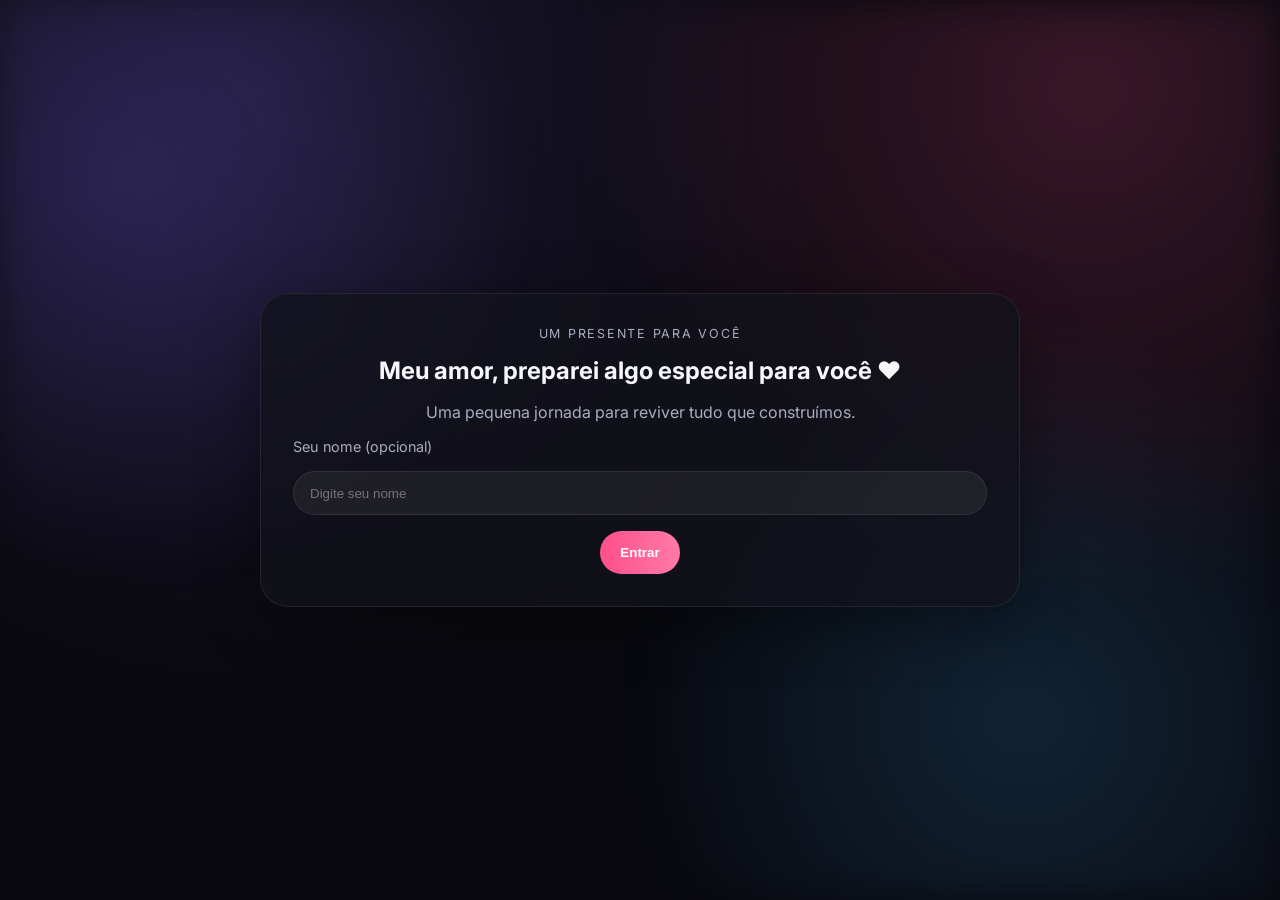
==== index.html @ 8adb83df "Cria experiência romântica interativa em múltiplos capítulos" ====
<!DOCTYPE html>
<html lang="pt-BR">
  <head>
    <meta charset="UTF-8" />
    <meta name="viewport" content="width=device-width, initial-scale=1.0" />
    <title>Nossa História ❤️</title>
    <link rel="preconnect" href="https://fonts.googleapis.com" />
    <link rel="preconnect" href="https://fonts.gstatic.com" crossorigin />
    <link
      href="https://fonts.googleapis.com/css2?family=Inter:wght@300;400;500;600;700&display=swap"
      rel="stylesheet"
    />
    <link rel="stylesheet" href="styles.css" />
  </head>
  <body>
    <div class="aurora"></div>
    <main class="app">
      <section class="screen active" data-screen="entrada">
        <div class="content card">
          <p class="eyebrow">Um presente para você</p>
          <h1 id="welcomeText">Amor, preparei algo especial para você ❤️</h1>
          <p class="subtitle">Uma pequena jornada para reviver tudo que construímos.</p>
          <label class="input-label" for="nameInput">Seu nome (opcional)</label>
          <input id="nameInput" type="text" placeholder="Digite seu nome" />
          <button class="btn" data-next>Entrar</button>
        </div>
      </section>

      <section class="screen" data-screen="musica">
        <div class="content card">
          <p class="eyebrow">Capítulo 1</p>
          <h2>Nossa música</h2>
          <article class="music-player">
            <img
              id="musicCover"
              src="https://images.unsplash.com/photo-1511671782779-c97d3d27a1d4?auto=format&fit=crop&w=700&q=80"
              alt="Capa da música"
            />
            <div class="music-info">
              <strong id="musicName">A nossa trilha do coração</strong>
              <span id="musicArtist">Nossa história em forma de melodia</span>
            </div>
            <button id="playButton" class="circle-btn" aria-label="Tocar música">▶</button>
          </article>
          <audio id="audioPlayer" preload="none">
            <source src="" type="audio/mpeg" />
          </audio>
          <p id="playerHint">Dica: adicione sua música no arquivo JS para tocar de verdade.</p>
          <button class="btn" data-next>Próximo</button>
        </div>
      </section>

      <section class="screen" data-screen="timeline">
        <div class="content card">
          <p class="eyebrow">Capítulo 2</p>
          <h2>Nossa Jornada</h2>
          <div id="timelineList" class="timeline"></div>
          <button class="btn" data-next>Próximo</button>
        </div>
      </section>

      <section class="screen" data-screen="mensagens">
        <div class="content card">
          <p class="eyebrow">Capítulo 3</p>
          <h2>Palavras que guardo para você</h2>
          <blockquote id="quoteText" class="quote"></blockquote>
          <div class="row">
            <button class="ghost-btn" id="prevQuote">Anterior</button>
            <button class="ghost-btn" id="nextQuote">Próxima frase</button>
          </div>
          <button class="btn" data-next>Próximo</button>
        </div>
      </section>

      <section class="screen" data-screen="galeria">
        <div class="content card">
          <p class="eyebrow">Capítulo 4</p>
          <h2>Memórias em fotos</h2>
          <div id="galleryGrid" class="gallery"></div>
          <button class="btn" data-next>Próximo</button>
        </div>
      </section>

      <section class="screen" data-screen="poetica">
        <div class="content card poetic">
          <p class="eyebrow">Capítulo 5</p>
          <h2 id="poeticText">O universo conspirou para nos unir ✨</h2>
          <p>E cada detalhe nos trouxe até este instante.</p>
          <button class="btn" data-next>Continuar</button>
        </div>
      </section>

      <section class="screen" data-screen="final">
        <div class="content card">
          <p class="eyebrow">Capítulo final</p>
          <h2 id="finalTitle">Obrigado por viver essa história comigo</h2>
          <p id="finalMessage"></p>
          <p class="days" id="daysTogether">Já estamos juntos há 0 dias ❤️</p>
          <button class="btn" id="restartButton">Reviver jornada</button>
        </div>
      </section>
    </main>

    <script src="script.js"></script>
  </body>
</html>
---- styles.css ----
:root {
  --bg: #09090f;
  --card: rgba(18, 18, 28, 0.78);
  --text: #f6f7fb;
  --muted: #a9adc0;
  --accent: #ff4f8b;
  --accent-soft: #7c7eff;
  --line: rgba(255, 255, 255, 0.08);
}

* {
  box-sizing: border-box;
}

body {
  margin: 0;
  min-height: 100vh;
  font-family: "Inter", -apple-system, BlinkMacSystemFont, "Segoe UI", sans-serif;
  color: var(--text);
  background: radial-gradient(circle at 20% 10%, #1d1831 0%, var(--bg) 45%) no-repeat fixed;
  overflow: hidden;
}

.aurora {
  position: fixed;
  inset: 0;
  background: radial-gradient(circle at 10% 20%, rgba(123, 99, 255, 0.2), transparent 30%),
    radial-gradient(circle at 85% 10%, rgba(255, 79, 139, 0.2), transparent 38%),
    radial-gradient(circle at 80% 80%, rgba(59, 178, 255, 0.16), transparent 32%);
  filter: blur(20px);
  animation: breathe 8s ease-in-out infinite alternate;
}

@keyframes breathe {
  from {
    transform: scale(1);
    opacity: 0.7;
  }
  to {
    transform: scale(1.08);
    opacity: 1;
  }
}

.app {
  position: relative;
  min-height: 100vh;
  display: grid;
  place-items: center;
  padding: 1.2rem;
}

.screen {
  position: absolute;
  width: min(760px, 95vw);
  opacity: 0;
  pointer-events: none;
  transform: translateY(22px) scale(0.98);
  transition: opacity 0.65s ease, transform 0.65s ease;
}

.screen.active {
  opacity: 1;
  pointer-events: auto;
  transform: translateY(0) scale(1);
}

.card {
  border: 1px solid var(--line);
  border-radius: 28px;
  background: var(--card);
  backdrop-filter: blur(14px);
  box-shadow: 0 16px 60px rgba(0, 0, 0, 0.38);
  padding: clamp(1.2rem, 4vw, 2rem);
  display: flex;
  flex-direction: column;
  align-items: center;
  gap: 1rem;
  text-align: center;
}

.eyebrow {
  margin: 0;
  font-size: 0.78rem;
  letter-spacing: 0.14em;
  text-transform: uppercase;
  color: var(--muted);
}

h1,
h2 {
  margin: 0;
  line-height: 1.2;
}

.subtitle,
#playerHint {
  margin: 0;
  color: var(--muted);
}

.input-label {
  width: 100%;
  text-align: left;
  color: var(--muted);
  font-size: 0.9rem;
}

input {
  width: 100%;
  border: 1px solid var(--line);
  border-radius: 999px;
  padding: 0.85rem 1rem;
  background: rgba(255, 255, 255, 0.06);
  color: var(--text);
  outline: none;
}

.btn,
.ghost-btn,
.circle-btn {
  border: 0;
  border-radius: 999px;
  cursor: pointer;
  transition: transform 0.2s ease, filter 0.2s ease;
}

.btn:active,
.ghost-btn:active,
.circle-btn:active {
  transform: scale(0.96);
}

.btn {
  padding: 0.85rem 1.3rem;
  color: #fff;
  background: linear-gradient(90deg, var(--accent), #ff7aa8);
  font-weight: 600;
}

.ghost-btn {
  padding: 0.7rem 1rem;
  background: rgba(255, 255, 255, 0.08);
  color: var(--text);
}

.music-player {
  width: 100%;
  display: grid;
  grid-template-columns: 92px 1fr auto;
  align-items: center;
  gap: 0.8rem;
  padding: 0.8rem;
  border-radius: 18px;
  border: 1px solid var(--line);
  background: rgba(8, 8, 14, 0.5);
}

.music-player img {
  width: 92px;
  height: 92px;
  border-radius: 12px;
  object-fit: cover;
}

.music-info {
  display: flex;
  flex-direction: column;
  align-items: flex-start;
  text-align: left;
  gap: 0.2rem;
}

.music-info span {
  color: var(--muted);
  font-size: 0.9rem;
}

.circle-btn {
  width: 52px;
  height: 52px;
  font-size: 1.1rem;
  color: #fff;
  background: linear-gradient(125deg, var(--accent-soft), var(--accent));
}

.timeline {
  width: 100%;
  display: flex;
  flex-direction: column;
  gap: 0.8rem;
}

.timeline-item {
  border: 1px solid var(--line);
  border-radius: 16px;
  padding: 0.9rem;
  text-align: left;
  background: rgba(255, 255, 255, 0.04);
  display: grid;
  grid-template-columns: 1fr auto;
  gap: 0.6rem;
}

.timeline-item small {
  color: var(--accent);
}

.timeline-item img {
  width: 72px;
  height: 72px;
  border-radius: 10px;
  object-fit: cover;
}

.quote {
  min-height: 76px;
  margin: 0;
  font-size: 1.15rem;
  font-weight: 500;
  line-height: 1.45;
  transition: opacity 0.4s ease;
}

.row {
  display: flex;
  gap: 0.6rem;
  flex-wrap: wrap;
  justify-content: center;
}

.gallery {
  width: 100%;
  display: grid;
  grid-template-columns: repeat(auto-fit, minmax(150px, 1fr));
  gap: 0.8rem;
}

.photo-card {
  border-radius: 14px;
  overflow: hidden;
  border: 1px solid var(--line);
  background: rgba(255, 255, 255, 0.05);
  transform: rotate(var(--tilt));
  transition: transform 0.35s ease;
}

.photo-card:hover {
  transform: rotate(0deg) translateY(-4px) scale(1.02);
}

.photo-card img {
  width: 100%;
  height: 160px;
  object-fit: cover;
  display: block;
}

.photo-card p {
  margin: 0;
  padding: 0.5rem;
  font-size: 0.85rem;
}

.poetic {
  background: linear-gradient(145deg, rgba(18, 18, 29, 0.86), rgba(24, 18, 40, 0.9));
}

.days {
  font-size: 1.15rem;
  font-weight: 600;
}

@media (max-width: 640px) {
  body {
    overflow: auto;
  }

  .screen {
    position: relative;
    display: none;
    width: 100%;
  }

  .screen.active {
    display: block;
  }

  .music-player {
    grid-template-columns: 1fr;
    text-align: center;
  }

  .music-info {
    align-items: center;
  }
}
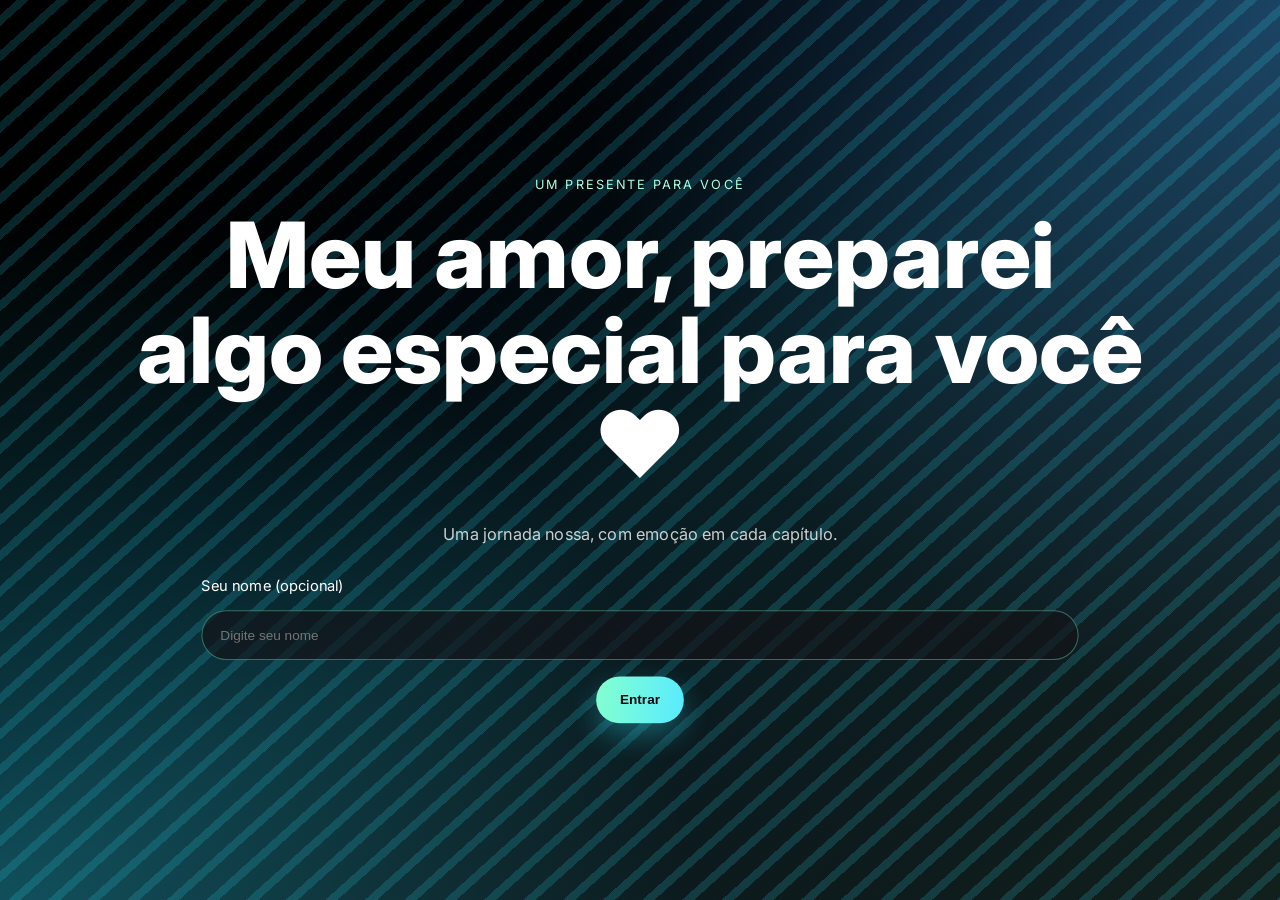
==== commit 332d3a9c: "Adiciona transições 3D de página e temas aleatórios em tela cheia" ====
--- a/index.html
+++ b/index.html
@@ -7,8 +7,12 @@
     <link rel="preconnect" href="https://fonts.googleapis.com" />
     <link rel="preconnect" href="https://fonts.gstatic.com" crossorigin />
     <link
-      href="https://fonts.googleapis.com/css2?family=Inter:wght@300;400;500;600;700&display=swap"
+      href="https://fonts.googleapis.com/css2?family=Inter:wght@300;400;500;600;700;800&display=swap"
       rel="stylesheet"
+    />
+    <link
+      rel="stylesheet"
+      href="https://cdnjs.cloudflare.com/ajax/libs/animate.css/4.1.1/animate.min.css"
     />
     <link rel="stylesheet" href="styles.css" />
   </head>
@@ -19,7 +23,7 @@
         <div class="content card">
           <p class="eyebrow">Um presente para você</p>
           <h1 id="welcomeText">Amor, preparei algo especial para você ❤️</h1>
-          <p class="subtitle">Uma pequena jornada para reviver tudo que construímos.</p>
+          <p class="subtitle">Uma jornada nossa, com emoção em cada capítulo.</p>
           <label class="input-label" for="nameInput">Seu nome (opcional)</label>
           <input id="nameInput" type="text" placeholder="Digite seu nome" />
           <button class="btn" data-next>Entrar</button>
@@ -31,11 +35,7 @@
           <p class="eyebrow">Capítulo 1</p>
           <h2>Nossa música</h2>
           <article class="music-player">
-            <img
-              id="musicCover"
-              src="https://images.unsplash.com/photo-1511671782779-c97d3d27a1d4?auto=format&fit=crop&w=700&q=80"
-              alt="Capa da música"
-            />
+            <img id="musicCover" src="capa-musica.jpeg" alt="Capa da música" />
             <div class="music-info">
               <strong id="musicName">A nossa trilha do coração</strong>
               <span id="musicArtist">Nossa história em forma de melodia</span>
--- a/styles.css
+++ b/styles.css
@@ -1,119 +1,222 @@
 :root {
-  --bg: #09090f;
-  --card: rgba(18, 18, 28, 0.78);
-  --text: #f6f7fb;
-  --muted: #a9adc0;
-  --accent: #ff4f8b;
-  --accent-soft: #7c7eff;
-  --line: rgba(255, 255, 255, 0.08);
+  --bg-1: #0c0317;
+  --bg-2: #14072a;
+  --bg-3: #1f0d3d;
+  --accent-1: #ff4fa8;
+  --accent-2: #7e5bff;
+  --accent-3: #35f2d0;
+  --text: #ffffff;
+  --muted: rgba(255, 255, 255, 0.78);
+  --panel: rgba(4, 4, 8, 0.64);
 }
 
 * {
   box-sizing: border-box;
 }
 
+html,
 body {
   margin: 0;
-  min-height: 100vh;
+  width: 100%;
+  height: 100%;
+  overflow: hidden;
+}
+
+body {
+  color: var(--text);
   font-family: "Inter", -apple-system, BlinkMacSystemFont, "Segoe UI", sans-serif;
-  color: var(--text);
-  background: radial-gradient(circle at 20% 10%, #1d1831 0%, var(--bg) 45%) no-repeat fixed;
-  overflow: hidden;
+  background:
+    radial-gradient(circle at 20% 10%, var(--bg-3), transparent 40%),
+    radial-gradient(circle at 80% 85%, color-mix(in srgb, var(--accent-2), #000 70%), transparent 42%),
+    linear-gradient(135deg, var(--bg-1), var(--bg-2) 48%, #050509 100%);
 }
 
 .aurora {
   position: fixed;
-  inset: 0;
-  background: radial-gradient(circle at 10% 20%, rgba(123, 99, 255, 0.2), transparent 30%),
-    radial-gradient(circle at 85% 10%, rgba(255, 79, 139, 0.2), transparent 38%),
-    radial-gradient(circle at 80% 80%, rgba(59, 178, 255, 0.16), transparent 32%);
-  filter: blur(20px);
-  animation: breathe 8s ease-in-out infinite alternate;
-}
-
-@keyframes breathe {
+  inset: -20%;
+  pointer-events: none;
+  background:
+    radial-gradient(circle at 20% 35%, color-mix(in srgb, var(--accent-1), transparent 65%), transparent 36%),
+    radial-gradient(circle at 78% 22%, color-mix(in srgb, var(--accent-2), transparent 66%), transparent 37%),
+    radial-gradient(circle at 50% 82%, color-mix(in srgb, var(--accent-3), transparent 73%), transparent 42%);
+  filter: blur(30px) saturate(1.15);
+  animation: auroraMove 14s ease-in-out infinite alternate;
+}
+
+@keyframes auroraMove {
   from {
-    transform: scale(1);
-    opacity: 0.7;
+    transform: translate(-1%, -1%) scale(1);
   }
   to {
-    transform: scale(1.08);
-    opacity: 1;
+    transform: translate(1.5%, 1.2%) scale(1.05);
   }
 }
 
 .app {
   position: relative;
-  min-height: 100vh;
-  display: grid;
-  place-items: center;
-  padding: 1.2rem;
+  width: 100vw;
+  height: 100vh;
+  overflow: hidden;
+  perspective: 1500px;
 }
 
 .screen {
   position: absolute;
-  width: min(760px, 95vw);
+  inset: 0;
   opacity: 0;
   pointer-events: none;
-  transform: translateY(22px) scale(0.98);
-  transition: opacity 0.65s ease, transform 0.65s ease;
+  transform: scale(1.02);
+  transition: opacity 0.45s ease;
 }
 
 .screen.active {
   opacity: 1;
   pointer-events: auto;
-  transform: translateY(0) scale(1);
+}
+
+.screen.turn-out {
+  animation: pageTurnOut 780ms cubic-bezier(0.2, 0.8, 0.2, 1) forwards;
+  transform-origin: left center;
+}
+
+.screen.turn-in {
+  animation: pageTurnIn 780ms cubic-bezier(0.2, 0.8, 0.2, 1) forwards;
+  transform-origin: right center;
+}
+
+@keyframes pageTurnOut {
+  0% {
+    opacity: 1;
+    transform: translateX(0) rotateY(0deg) scale(1);
+    filter: brightness(1);
+  }
+  60% {
+    opacity: 0.8;
+    filter: brightness(1.14);
+  }
+  100% {
+    opacity: 0;
+    transform: translateX(-14%) rotateY(68deg) scale(0.94);
+    filter: brightness(0.9);
+  }
+}
+
+@keyframes pageTurnIn {
+  0% {
+    opacity: 0;
+    transform: translateX(16%) rotateY(-66deg) scale(0.95);
+    filter: brightness(0.8);
+  }
+  60% {
+    opacity: 0.9;
+    filter: brightness(1.2);
+  }
+  100% {
+    opacity: 1;
+    transform: translateX(0) rotateY(0deg) scale(1);
+    filter: brightness(1);
+  }
 }
 
 .card {
-  border: 1px solid var(--line);
-  border-radius: 28px;
-  background: var(--card);
-  backdrop-filter: blur(14px);
-  box-shadow: 0 16px 60px rgba(0, 0, 0, 0.38);
-  padding: clamp(1.2rem, 4vw, 2rem);
-  display: flex;
-  flex-direction: column;
-  align-items: center;
+  position: absolute;
+  inset: 0;
+  overflow: hidden;
+  display: grid;
+  place-content: center;
   gap: 1rem;
   text-align: center;
+  padding: clamp(1rem, 2.4vw, 2rem);
+  background:
+    repeating-linear-gradient(
+      138deg,
+      color-mix(in srgb, var(--accent-1), transparent 84%) 0 8px,
+      transparent 8px 26px
+    ),
+    radial-gradient(circle at 100% 0%, color-mix(in srgb, var(--accent-2), transparent 70%), transparent 45%),
+    radial-gradient(circle at 0% 100%, color-mix(in srgb, var(--accent-1), transparent 72%), transparent 44%),
+    linear-gradient(145deg, #000, color-mix(in srgb, var(--bg-2), #000 45%) 52%, #020205 100%);
+}
+
+.card::after {
+  content: "";
+  position: absolute;
+  inset: 0;
+  background: linear-gradient(135deg, transparent 35%, color-mix(in srgb, var(--accent-3), transparent 88%) 100%);
+  pointer-events: none;
+}
+
+.content > * {
+  position: relative;
+  z-index: 1;
+  max-width: min(1000px, 96vw);
+  margin-inline: auto;
 }
 
 .eyebrow {
   margin: 0;
+  text-transform: uppercase;
+  letter-spacing: 0.15em;
   font-size: 0.78rem;
-  letter-spacing: 0.14em;
-  text-transform: uppercase;
-  color: var(--muted);
+  color: color-mix(in srgb, var(--accent-3), white 35%);
+  animation: glow 2.8s ease-in-out infinite;
+}
+
+@keyframes glow {
+  50% {
+    text-shadow: 0 0 14px color-mix(in srgb, var(--accent-1), transparent 40%);
+  }
 }
 
 h1,
 h2 {
   margin: 0;
-  line-height: 1.2;
+  line-height: 1.03;
+  font-size: clamp(2.2rem, 7vw, 5.6rem);
+  font-weight: 800;
+  animation: textPop 560ms ease both;
+}
+
+@keyframes textPop {
+  from {
+    opacity: 0;
+    transform: translateY(12px) scale(0.98);
+  }
+  to {
+    opacity: 1;
+    transform: translateY(0) scale(1);
+  }
 }
 
 .subtitle,
-#playerHint {
-  margin: 0;
+#playerHint,
+#finalMessage,
+.timeline-item p,
+.timeline-item small,
+.photo-card p {
   color: var(--muted);
 }
 
 .input-label {
-  width: 100%;
+  width: min(860px, 94%);
   text-align: left;
-  color: var(--muted);
   font-size: 0.9rem;
 }
 
 input {
-  width: 100%;
-  border: 1px solid var(--line);
+  width: min(860px, 94%);
+  border: 1px solid color-mix(in srgb, var(--accent-3), transparent 64%);
   border-radius: 999px;
-  padding: 0.85rem 1rem;
-  background: rgba(255, 255, 255, 0.06);
-  color: var(--text);
+  padding: 1rem 1.1rem;
+  background: color-mix(in srgb, var(--panel), white 4%);
+  color: #fff;
   outline: none;
+  transition: transform 0.2s ease, box-shadow 0.2s ease;
+}
+
+input:focus {
+  transform: scale(1.01);
+  box-shadow: 0 0 0 3px color-mix(in srgb, var(--accent-2), transparent 72%);
 }
 
 .btn,
@@ -122,43 +225,58 @@
   border: 0;
   border-radius: 999px;
   cursor: pointer;
-  transition: transform 0.2s ease, filter 0.2s ease;
+  transition: transform 0.2s ease, filter 0.2s ease, box-shadow 0.25s ease;
+}
+
+.btn:hover,
+.ghost-btn:hover,
+.circle-btn:hover {
+  transform: translateY(-2px) scale(1.03);
+  filter: brightness(1.08);
 }
 
 .btn:active,
 .ghost-btn:active,
 .circle-btn:active {
-  transform: scale(0.96);
+  transform: scale(0.95);
 }
 
 .btn {
-  padding: 0.85rem 1.3rem;
+  padding: 0.96rem 1.45rem;
+  color: #050509;
+  font-weight: 800;
+  background: linear-gradient(96deg, var(--accent-3), color-mix(in srgb, var(--accent-1), white 20%));
+  box-shadow: 0 12px 28px color-mix(in srgb, var(--accent-1), transparent 68%);
+  animation: pulseButton 2.6s ease-in-out infinite;
+}
+
+@keyframes pulseButton {
+  50% {
+    box-shadow: 0 12px 40px color-mix(in srgb, var(--accent-3), transparent 60%);
+  }
+}
+
+.ghost-btn {
+  padding: 0.72rem 1rem;
   color: #fff;
-  background: linear-gradient(90deg, var(--accent), #ff7aa8);
-  font-weight: 600;
-}
-
-.ghost-btn {
-  padding: 0.7rem 1rem;
-  background: rgba(255, 255, 255, 0.08);
-  color: var(--text);
+  background: rgba(255, 255, 255, 0.1);
 }
 
 .music-player {
-  width: 100%;
+  width: min(1050px, 95%);
   display: grid;
-  grid-template-columns: 92px 1fr auto;
+  grid-template-columns: 130px 1fr auto;
+  gap: 0.9rem;
   align-items: center;
-  gap: 0.8rem;
-  padding: 0.8rem;
-  border-radius: 18px;
-  border: 1px solid var(--line);
-  background: rgba(8, 8, 14, 0.5);
+  padding: 0.9rem;
+  border: 1px solid color-mix(in srgb, var(--accent-2), transparent 65%);
+  border-radius: 16px;
+  background: color-mix(in srgb, var(--panel), white 2%);
 }
 
 .music-player img {
-  width: 92px;
-  height: 92px;
+  width: 130px;
+  height: 130px;
   border-radius: 12px;
   object-fit: cover;
 }
@@ -171,87 +289,82 @@
   gap: 0.2rem;
 }
 
-.music-info span {
-  color: var(--muted);
-  font-size: 0.9rem;
-}
-
 .circle-btn {
-  width: 52px;
-  height: 52px;
+  width: 62px;
+  height: 62px;
   font-size: 1.1rem;
-  color: #fff;
-  background: linear-gradient(125deg, var(--accent-soft), var(--accent));
+  font-weight: 800;
+  color: #050509;
+  background: linear-gradient(130deg, var(--accent-3), var(--accent-2));
 }
 
 .timeline {
-  width: 100%;
-  display: flex;
-  flex-direction: column;
+  width: min(1100px, 95%);
+  display: grid;
   gap: 0.8rem;
 }
 
 .timeline-item {
-  border: 1px solid var(--line);
-  border-radius: 16px;
-  padding: 0.9rem;
+  border-radius: 14px;
+  border: 1px solid color-mix(in srgb, var(--accent-1), transparent 75%);
+  background: color-mix(in srgb, var(--panel), white 4%);
+  padding: 0.86rem;
   text-align: left;
-  background: rgba(255, 255, 255, 0.04);
   display: grid;
   grid-template-columns: 1fr auto;
-  gap: 0.6rem;
-}
-
-.timeline-item small {
-  color: var(--accent);
+  gap: 0.7rem;
+  transition: transform 0.2s ease;
+}
+
+.timeline-item:hover {
+  transform: translateX(8px);
 }
 
 .timeline-item img {
-  width: 72px;
-  height: 72px;
+  width: 84px;
+  height: 84px;
   border-radius: 10px;
   object-fit: cover;
 }
 
 .quote {
-  min-height: 76px;
-  margin: 0;
-  font-size: 1.15rem;
-  font-weight: 500;
-  line-height: 1.45;
-  transition: opacity 0.4s ease;
+  margin: 0;
+  font-size: clamp(1.3rem, 4.2vw, 2.4rem);
+  font-weight: 700;
+  min-height: 110px;
 }
 
 .row {
   display: flex;
-  gap: 0.6rem;
+  gap: 0.62rem;
   flex-wrap: wrap;
   justify-content: center;
 }
 
 .gallery {
-  width: 100%;
+  width: min(1120px, 95%);
   display: grid;
-  grid-template-columns: repeat(auto-fit, minmax(150px, 1fr));
+  grid-template-columns: repeat(3, minmax(0, 1fr));
   gap: 0.8rem;
 }
 
 .photo-card {
-  border-radius: 14px;
+  border-radius: 12px;
   overflow: hidden;
-  border: 1px solid var(--line);
-  background: rgba(255, 255, 255, 0.05);
+  border: 1px solid color-mix(in srgb, var(--accent-2), transparent 72%);
+  background: color-mix(in srgb, var(--panel), white 3%);
   transform: rotate(var(--tilt));
-  transition: transform 0.35s ease;
+  transition: transform 0.3s ease, box-shadow 0.3s ease;
 }
 
 .photo-card:hover {
-  transform: rotate(0deg) translateY(-4px) scale(1.02);
+  transform: rotate(0deg) translateY(-5px) scale(1.03);
+  box-shadow: 0 14px 36px color-mix(in srgb, var(--accent-1), transparent 75%);
 }
 
 .photo-card img {
   width: 100%;
-  height: 160px;
+  height: 220px;
   object-fit: cover;
   display: block;
 }
@@ -259,31 +372,58 @@
 .photo-card p {
   margin: 0;
   padding: 0.5rem;
-  font-size: 0.85rem;
-}
-
-.poetic {
-  background: linear-gradient(145deg, rgba(18, 18, 29, 0.86), rgba(24, 18, 40, 0.9));
+  font-size: 0.8rem;
 }
 
 .days {
-  font-size: 1.15rem;
-  font-weight: 600;
-}
-
-@media (max-width: 640px) {
+  margin: 0;
+  font-size: 1.34rem;
+  font-weight: 700;
+}
+
+.click-burst {
+  position: fixed;
+  width: 14px;
+  height: 14px;
+  border-radius: 50%;
+  pointer-events: none;
+  background: radial-gradient(circle, var(--accent-3), var(--accent-1), transparent 75%);
+  transform: translate(-50%, -50%) scale(0.5);
+  animation: burst 560ms ease-out forwards;
+  z-index: 9999;
+}
+
+@keyframes burst {
+  to {
+    opacity: 0;
+    transform: translate(-50%, -50%) scale(6.6);
+  }
+}
+
+@media (max-width: 920px) {
+  html,
   body {
     overflow: auto;
+  }
+
+  .app {
+    min-height: 100dvh;
+    height: auto;
   }
 
   .screen {
     position: relative;
     display: none;
-    width: 100%;
+    min-height: 100dvh;
   }
 
   .screen.active {
     display: block;
+  }
+
+  h1,
+  h2 {
+    font-size: clamp(2rem, 10vw, 3.4rem);
   }
 
   .music-player {
@@ -294,4 +434,22 @@
   .music-info {
     align-items: center;
   }
-}
+
+  .gallery {
+    grid-template-columns: repeat(2, minmax(0, 1fr));
+  }
+
+  .photo-card img {
+    height: 170px;
+  }
+}
+
+@media (max-width: 560px) {
+  .gallery {
+    grid-template-columns: 1fr;
+  }
+
+  .timeline-item {
+    grid-template-columns: 1fr;
+  }
+}
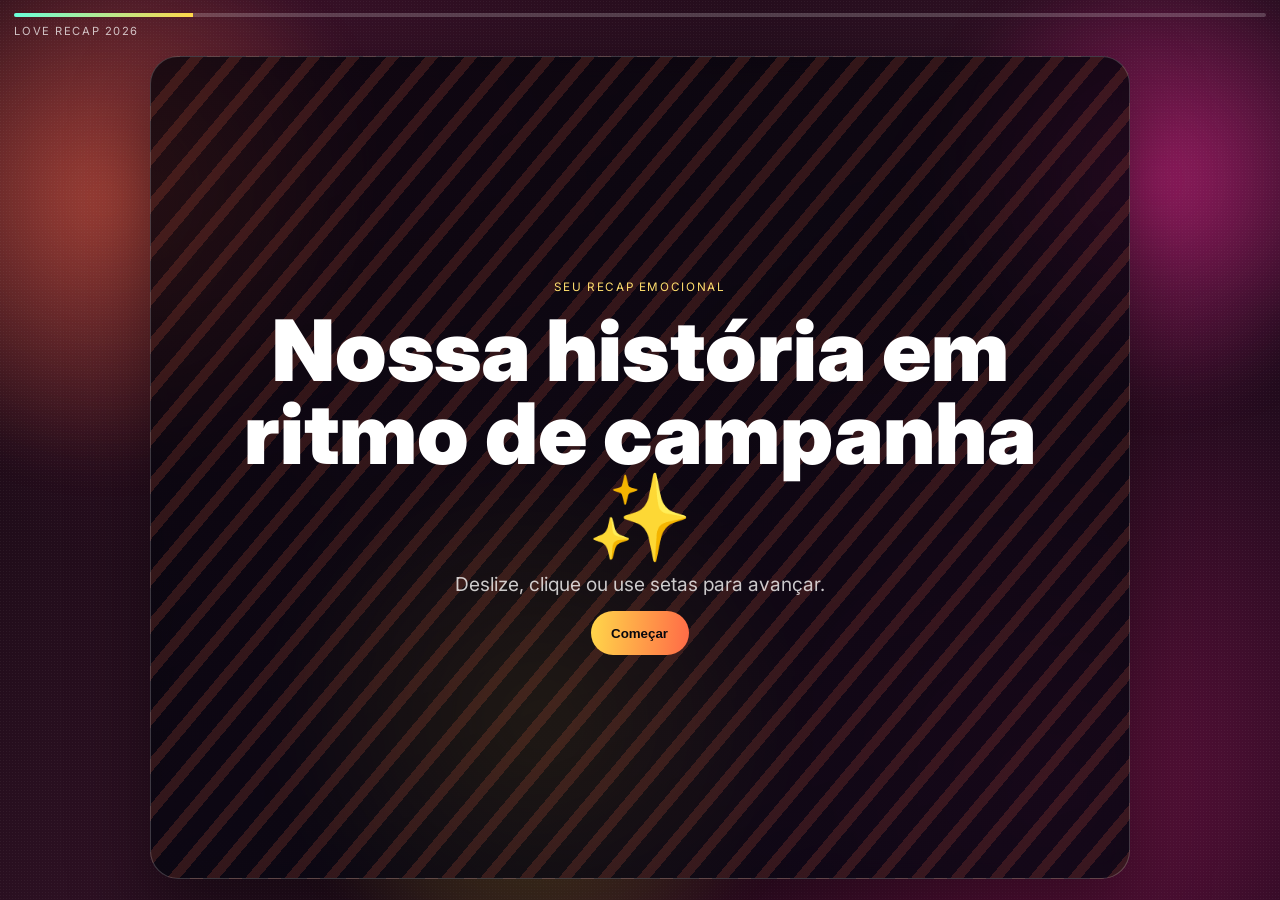
==== commit 4f810a2b: "Refaz experiência em stories fullscreen com GSAP e data storytelling" ====
--- a/index.html
+++ b/index.html
@@ -3,104 +3,105 @@
   <head>
     <meta charset="UTF-8" />
     <meta name="viewport" content="width=device-width, initial-scale=1.0" />
-    <title>Nossa História ❤️</title>
+    <title>Love Recap — Story Experience</title>
     <link rel="preconnect" href="https://fonts.googleapis.com" />
     <link rel="preconnect" href="https://fonts.gstatic.com" crossorigin />
     <link
-      href="https://fonts.googleapis.com/css2?family=Inter:wght@300;400;500;600;700;800&display=swap"
+      href="https://fonts.googleapis.com/css2?family=Inter:wght@400;600;700;800;900&display=swap"
       rel="stylesheet"
-    />
-    <link
-      rel="stylesheet"
-      href="https://cdnjs.cloudflare.com/ajax/libs/animate.css/4.1.1/animate.min.css"
     />
     <link rel="stylesheet" href="styles.css" />
   </head>
   <body>
-    <div class="aurora"></div>
-    <main class="app">
-      <section class="screen active" data-screen="entrada">
-        <div class="content card">
-          <p class="eyebrow">Um presente para você</p>
-          <h1 id="welcomeText">Amor, preparei algo especial para você ❤️</h1>
-          <p class="subtitle">Uma jornada nossa, com emoção em cada capítulo.</p>
-          <label class="input-label" for="nameInput">Seu nome (opcional)</label>
-          <input id="nameInput" type="text" placeholder="Digite seu nome" />
-          <button class="btn" data-next>Entrar</button>
+    <div class="bg-orbs" aria-hidden="true">
+      <span class="orb orb-a"></span>
+      <span class="orb orb-b"></span>
+      <span class="orb orb-c"></span>
+      <span class="grain"></span>
+    </div>
+
+    <header class="top-ui">
+      <div class="progress-track"><div id="progressBar" class="progress-bar"></div></div>
+      <p class="top-caption">Love Recap 2026</p>
+    </header>
+
+    <main id="storyApp" class="story-app">
+      <section class="story-screen active" data-screen="0">
+        <div class="screen-inner">
+          <p class="kicker">Seu recap emocional</p>
+          <h1 class="headline">Nossa história em ritmo de campanha ✨</h1>
+          <p class="support">Deslize, clique ou use setas para avançar.</p>
+          <button class="cta" data-next>Começar</button>
         </div>
       </section>
 
-      <section class="screen" data-screen="musica">
-        <div class="content card">
-          <p class="eyebrow">Capítulo 1</p>
-          <h2>Nossa música</h2>
-          <article class="music-player">
-            <img id="musicCover" src="capa-musica.jpeg" alt="Capa da música" />
-            <div class="music-info">
-              <strong id="musicName">A nossa trilha do coração</strong>
-              <span id="musicArtist">Nossa história em forma de melodia</span>
-            </div>
-            <button id="playButton" class="circle-btn" aria-label="Tocar música">▶</button>
-          </article>
-          <audio id="audioPlayer" preload="none">
-            <source src="" type="audio/mpeg" />
-          </audio>
-          <p id="playerHint">Dica: adicione sua música no arquivo JS para tocar de verdade.</p>
-          <button class="btn" data-next>Próximo</button>
+      <section class="story-screen" data-screen="1">
+        <div class="screen-inner">
+          <p class="kicker">Métrica principal</p>
+          <h2 class="headline">Minutos juntos este ano</h2>
+          <p class="mega-number" data-count="72876">0</p>
+          <p class="support">Top 1% dos casais mais conectados 💚</p>
+          <button class="cta" data-next>Próxima história</button>
         </div>
       </section>
 
-      <section class="screen" data-screen="timeline">
-        <div class="content card">
-          <p class="eyebrow">Capítulo 2</p>
-          <h2>Nossa Jornada</h2>
-          <div id="timelineList" class="timeline"></div>
-          <button class="btn" data-next>Próximo</button>
+      <section class="story-screen" data-screen="2">
+        <div class="screen-inner">
+          <p class="kicker">Momento auge</p>
+          <h2 class="headline">Nosso maior dia foi</h2>
+          <p class="mega-number">04 de Junho</p>
+          <p class="support">Foram <strong data-count="183">0</strong> minutos de conversa e risadas.</p>
+          <button class="cta" data-next>Ver ranking</button>
         </div>
       </section>
 
-      <section class="screen" data-screen="mensagens">
-        <div class="content card">
-          <p class="eyebrow">Capítulo 3</p>
-          <h2>Palavras que guardo para você</h2>
-          <blockquote id="quoteText" class="quote"></blockquote>
-          <div class="row">
-            <button class="ghost-btn" id="prevQuote">Anterior</button>
-            <button class="ghost-btn" id="nextQuote">Próxima frase</button>
-          </div>
-          <button class="btn" data-next>Próximo</button>
+      <section class="story-screen" data-screen="3">
+        <div class="screen-inner">
+          <p class="kicker">Top 5 momentos</p>
+          <h2 class="headline">Nosso ranking sentimental</h2>
+          <ol class="top-list" id="topList"></ol>
+          <button class="cta" data-next>Ver gráfico</button>
         </div>
       </section>
 
-      <section class="screen" data-screen="galeria">
-        <div class="content card">
-          <p class="eyebrow">Capítulo 4</p>
-          <h2>Memórias em fotos</h2>
-          <div id="galleryGrid" class="gallery"></div>
-          <button class="btn" data-next>Próximo</button>
+      <section class="story-screen" data-screen="4">
+        <div class="screen-inner">
+          <p class="kicker">Evolução do ano</p>
+          <h2 class="headline">Intensidade do nosso amor</h2>
+          <div class="chart" id="chartBars"></div>
+          <button class="cta" data-next>Ver categorias</button>
         </div>
       </section>
 
-      <section class="screen" data-screen="poetica">
-        <div class="content card poetic">
-          <p class="eyebrow">Capítulo 5</p>
-          <h2 id="poeticText">O universo conspirou para nos unir ✨</h2>
-          <p>E cada detalhe nos trouxe até este instante.</p>
-          <button class="btn" data-next>Continuar</button>
+      <section class="story-screen" data-screen="5">
+        <div class="screen-inner">
+          <p class="kicker">Vibe do relacionamento</p>
+          <h2 class="headline">Badges do nosso ano</h2>
+          <div class="badges" id="badgeList"></div>
+          <button class="cta" data-next>Resumo final</button>
         </div>
       </section>
 
-      <section class="screen" data-screen="final">
-        <div class="content card">
-          <p class="eyebrow">Capítulo final</p>
-          <h2 id="finalTitle">Obrigado por viver essa história comigo</h2>
-          <p id="finalMessage"></p>
-          <p class="days" id="daysTogether">Já estamos juntos há 0 dias ❤️</p>
-          <button class="btn" id="restartButton">Reviver jornada</button>
+      <section class="story-screen" data-screen="6">
+        <div class="screen-inner share-card">
+          <p class="kicker">Resumo compartilhável</p>
+          <h2 class="headline">Você foi meu melhor capítulo em 2026</h2>
+          <p class="support">Juntos há <strong id="daysTogether">0</strong> dias. E isso é só o começo.</p>
+          <div class="share-grid">
+            <p><span data-count="72876">0</span> min juntos</p>
+            <p>Top dia: 04/06</p>
+            <p>5 momentos inesquecíveis</p>
+            <p>∞ planos para o próximo ano</p>
+          </div>
+          <div class="btn-row">
+            <button class="ghost" id="prevButton">Voltar</button>
+            <button class="cta" id="restartButton">Rever stories</button>
+          </div>
         </div>
       </section>
     </main>
 
+    <script src="https://cdn.jsdelivr.net/npm/gsap@3.12.5/dist/gsap.min.js"></script>
     <script src="script.js"></script>
   </body>
 </html>
--- a/styles.css
+++ b/styles.css
@@ -1,455 +1,318 @@
 :root {
-  --bg-1: #0c0317;
-  --bg-2: #14072a;
-  --bg-3: #1f0d3d;
-  --accent-1: #ff4fa8;
-  --accent-2: #7e5bff;
-  --accent-3: #35f2d0;
+  --bg-1: #12061f;
+  --bg-2: #210a38;
+  --bg-3: #36105b;
+  --accent-1: #ff4db8;
+  --accent-2: #9053ff;
+  --accent-3: #4dffcf;
+  --accent-4: #d8ff42;
   --text: #ffffff;
   --muted: rgba(255, 255, 255, 0.78);
-  --panel: rgba(4, 4, 8, 0.64);
-}
-
-* {
-  box-sizing: border-box;
-}
-
-html,
-body {
-  margin: 0;
+}
+
+* { box-sizing: border-box; }
+
+html, body {
   width: 100%;
   height: 100%;
+  margin: 0;
+}
+
+body {
   overflow: hidden;
-}
-
-body {
+  font-family: "Inter", sans-serif;
   color: var(--text);
-  font-family: "Inter", -apple-system, BlinkMacSystemFont, "Segoe UI", sans-serif;
   background:
-    radial-gradient(circle at 20% 10%, var(--bg-3), transparent 40%),
-    radial-gradient(circle at 80% 85%, color-mix(in srgb, var(--accent-2), #000 70%), transparent 42%),
-    linear-gradient(135deg, var(--bg-1), var(--bg-2) 48%, #050509 100%);
-}
-
-.aurora {
+    radial-gradient(circle at 20% 10%, color-mix(in srgb, var(--bg-3), black 20%), transparent 38%),
+    radial-gradient(circle at 82% 88%, color-mix(in srgb, var(--accent-2), black 60%), transparent 40%),
+    linear-gradient(135deg, var(--bg-1) 0%, var(--bg-2) 45%, #07060f 100%);
+}
+
+.bg-orbs {
   position: fixed;
   inset: -20%;
   pointer-events: none;
-  background:
-    radial-gradient(circle at 20% 35%, color-mix(in srgb, var(--accent-1), transparent 65%), transparent 36%),
-    radial-gradient(circle at 78% 22%, color-mix(in srgb, var(--accent-2), transparent 66%), transparent 37%),
-    radial-gradient(circle at 50% 82%, color-mix(in srgb, var(--accent-3), transparent 73%), transparent 42%);
-  filter: blur(30px) saturate(1.15);
-  animation: auroraMove 14s ease-in-out infinite alternate;
-}
-
-@keyframes auroraMove {
-  from {
-    transform: translate(-1%, -1%) scale(1);
-  }
-  to {
-    transform: translate(1.5%, 1.2%) scale(1.05);
-  }
-}
-
-.app {
+  z-index: 0;
+}
+
+.orb {
+  position: absolute;
+  border-radius: 999px;
+  filter: blur(22px);
+  opacity: 0.55;
+}
+
+.orb-a {
+  width: 44vw;
+  height: 44vw;
+  left: 4%;
+  top: 8%;
+  background: radial-gradient(circle, var(--accent-1), transparent 70%);
+}
+
+.orb-b {
+  width: 36vw;
+  height: 36vw;
+  right: 8%;
+  top: 10%;
+  background: radial-gradient(circle, var(--accent-2), transparent 72%);
+}
+
+.orb-c {
+  width: 40vw;
+  height: 40vw;
+  left: 30%;
+  bottom: 8%;
+  background: radial-gradient(circle, var(--accent-3), transparent 74%);
+}
+
+.grain {
+  position: absolute;
+  inset: 0;
+  opacity: 0.12;
+  background-image: radial-gradient(rgba(255,255,255,0.4) 0.8px, transparent 0.8px);
+  background-size: 3px 3px;
+}
+
+.top-ui {
+  position: fixed;
+  top: 0;
+  left: 0;
+  width: 100%;
+  z-index: 30;
+  padding: 0.8rem 0.9rem 0;
+}
+
+.progress-track {
+  height: 4px;
+  width: 100%;
+  border-radius: 999px;
+  background: rgba(255, 255, 255, 0.2);
+  overflow: hidden;
+}
+
+.progress-bar {
+  height: 100%;
+  width: 14.2%;
+  background: linear-gradient(90deg, var(--accent-4), var(--accent-3));
+  transform-origin: left;
+}
+
+.top-caption {
+  margin: 0.45rem 0 0;
+  text-transform: uppercase;
+  letter-spacing: 0.14em;
+  font-size: 0.7rem;
+  color: rgba(255, 255, 255, 0.72);
+}
+
+.story-app {
   position: relative;
   width: 100vw;
   height: 100vh;
-  overflow: hidden;
-  perspective: 1500px;
-}
-
-.screen {
+  z-index: 5;
+  perspective: 1200px;
+}
+
+.story-screen {
   position: absolute;
   inset: 0;
+  display: grid;
+  place-items: center;
+  padding: 3.2rem 1rem 1rem;
   opacity: 0;
   pointer-events: none;
-  transform: scale(1.02);
-  transition: opacity 0.45s ease;
-}
-
-.screen.active {
+}
+
+.story-screen.active {
   opacity: 1;
   pointer-events: auto;
 }
 
-.screen.turn-out {
-  animation: pageTurnOut 780ms cubic-bezier(0.2, 0.8, 0.2, 1) forwards;
-  transform-origin: left center;
-}
-
-.screen.turn-in {
-  animation: pageTurnIn 780ms cubic-bezier(0.2, 0.8, 0.2, 1) forwards;
-  transform-origin: right center;
-}
-
-@keyframes pageTurnOut {
-  0% {
-    opacity: 1;
-    transform: translateX(0) rotateY(0deg) scale(1);
-    filter: brightness(1);
-  }
-  60% {
-    opacity: 0.8;
-    filter: brightness(1.14);
-  }
-  100% {
-    opacity: 0;
-    transform: translateX(-14%) rotateY(68deg) scale(0.94);
-    filter: brightness(0.9);
-  }
-}
-
-@keyframes pageTurnIn {
-  0% {
-    opacity: 0;
-    transform: translateX(16%) rotateY(-66deg) scale(0.95);
-    filter: brightness(0.8);
-  }
-  60% {
-    opacity: 0.9;
-    filter: brightness(1.2);
-  }
-  100% {
-    opacity: 1;
-    transform: translateX(0) rotateY(0deg) scale(1);
-    filter: brightness(1);
-  }
-}
-
-.card {
-  position: absolute;
-  inset: 0;
-  overflow: hidden;
-  display: grid;
-  place-content: center;
-  gap: 1rem;
-  text-align: center;
-  padding: clamp(1rem, 2.4vw, 2rem);
+.screen-inner {
+  width: min(980px, 100%);
+  height: min(860px, calc(100vh - 4.8rem));
+  border-radius: 28px;
+  padding: clamp(1rem, 4.2vw, 2rem);
+  border: 1px solid rgba(255, 255, 255, 0.2);
   background:
     repeating-linear-gradient(
-      138deg,
-      color-mix(in srgb, var(--accent-1), transparent 84%) 0 8px,
-      transparent 8px 26px
+      130deg,
+      color-mix(in srgb, var(--accent-1), transparent 84%) 0 10px,
+      transparent 10px 30px
     ),
-    radial-gradient(circle at 100% 0%, color-mix(in srgb, var(--accent-2), transparent 70%), transparent 45%),
-    radial-gradient(circle at 0% 100%, color-mix(in srgb, var(--accent-1), transparent 72%), transparent 44%),
-    linear-gradient(145deg, #000, color-mix(in srgb, var(--bg-2), #000 45%) 52%, #020205 100%);
-}
-
-.card::after {
-  content: "";
-  position: absolute;
-  inset: 0;
-  background: linear-gradient(135deg, transparent 35%, color-mix(in srgb, var(--accent-3), transparent 88%) 100%);
-  pointer-events: none;
-}
-
-.content > * {
-  position: relative;
-  z-index: 1;
-  max-width: min(1000px, 96vw);
-  margin-inline: auto;
-}
-
-.eyebrow {
+    linear-gradient(160deg, rgba(4,4,10,0.78), rgba(7,7,18,0.86));
+  backdrop-filter: blur(10px) saturate(1.15);
+  box-shadow: 0 30px 80px rgba(0,0,0,0.45);
+  display: grid;
+  align-content: center;
+  justify-items: center;
+  gap: 0.9rem;
+  text-align: center;
+  transform-style: preserve-3d;
+}
+
+.kicker {
   margin: 0;
   text-transform: uppercase;
-  letter-spacing: 0.15em;
-  font-size: 0.78rem;
-  color: color-mix(in srgb, var(--accent-3), white 35%);
-  animation: glow 2.8s ease-in-out infinite;
-}
-
-@keyframes glow {
-  50% {
-    text-shadow: 0 0 14px color-mix(in srgb, var(--accent-1), transparent 40%);
-  }
-}
-
-h1,
-h2 {
-  margin: 0;
-  line-height: 1.03;
-  font-size: clamp(2.2rem, 7vw, 5.6rem);
-  font-weight: 800;
-  animation: textPop 560ms ease both;
-}
-
-@keyframes textPop {
-  from {
-    opacity: 0;
-    transform: translateY(12px) scale(0.98);
-  }
-  to {
-    opacity: 1;
-    transform: translateY(0) scale(1);
-  }
-}
-
-.subtitle,
-#playerHint,
-#finalMessage,
-.timeline-item p,
-.timeline-item small,
-.photo-card p {
+  letter-spacing: 0.14em;
+  font-size: 0.73rem;
+  color: color-mix(in srgb, var(--accent-3), white 20%);
+}
+
+.headline {
+  margin: 0;
+  font-size: clamp(2rem, 8.4vw, 5.3rem);
+  line-height: 0.98;
+  font-weight: 900;
+  max-width: 15ch;
+}
+
+.support {
+  margin: 0;
   color: var(--muted);
-}
-
-.input-label {
-  width: min(860px, 94%);
-  text-align: left;
-  font-size: 0.9rem;
-}
-
-input {
-  width: min(860px, 94%);
-  border: 1px solid color-mix(in srgb, var(--accent-3), transparent 64%);
-  border-radius: 999px;
-  padding: 1rem 1.1rem;
-  background: color-mix(in srgb, var(--panel), white 4%);
-  color: #fff;
-  outline: none;
-  transition: transform 0.2s ease, box-shadow 0.2s ease;
-}
-
-input:focus {
-  transform: scale(1.01);
-  box-shadow: 0 0 0 3px color-mix(in srgb, var(--accent-2), transparent 72%);
-}
-
-.btn,
-.ghost-btn,
-.circle-btn {
+  font-size: clamp(0.96rem, 2.4vw, 1.2rem);
+}
+
+.mega-number {
+  margin: 0;
+  font-size: clamp(2.6rem, 15vw, 9rem);
+  line-height: 0.9;
+  font-weight: 900;
+  letter-spacing: -0.03em;
+  color: color-mix(in srgb, var(--accent-4), white 16%);
+}
+
+.cta,
+.ghost {
   border: 0;
   border-radius: 999px;
+  padding: 0.92rem 1.25rem;
+  font-weight: 800;
   cursor: pointer;
-  transition: transform 0.2s ease, filter 0.2s ease, box-shadow 0.25s ease;
-}
-
-.btn:hover,
-.ghost-btn:hover,
-.circle-btn:hover {
-  transform: translateY(-2px) scale(1.03);
-  filter: brightness(1.08);
-}
-
-.btn:active,
-.ghost-btn:active,
-.circle-btn:active {
-  transform: scale(0.95);
-}
-
-.btn {
-  padding: 0.96rem 1.45rem;
-  color: #050509;
-  font-weight: 800;
-  background: linear-gradient(96deg, var(--accent-3), color-mix(in srgb, var(--accent-1), white 20%));
-  box-shadow: 0 12px 28px color-mix(in srgb, var(--accent-1), transparent 68%);
-  animation: pulseButton 2.6s ease-in-out infinite;
-}
-
-@keyframes pulseButton {
-  50% {
-    box-shadow: 0 12px 40px color-mix(in srgb, var(--accent-3), transparent 60%);
-  }
-}
-
-.ghost-btn {
-  padding: 0.72rem 1rem;
+}
+
+.cta {
+  background: linear-gradient(95deg, var(--accent-3), var(--accent-1));
+  color: #08080e;
+}
+
+.ghost {
+  background: rgba(255,255,255,0.12);
   color: #fff;
-  background: rgba(255, 255, 255, 0.1);
-}
-
-.music-player {
-  width: min(1050px, 95%);
-  display: grid;
-  grid-template-columns: 130px 1fr auto;
-  gap: 0.9rem;
+}
+
+.top-list {
+  margin: 0;
+  padding: 0;
+  list-style: none;
+  width: min(720px, 95%);
+  display: grid;
+  gap: 0.55rem;
+}
+
+.top-list li {
+  display: grid;
+  grid-template-columns: auto 1fr;
+  gap: 0.75rem;
   align-items: center;
-  padding: 0.9rem;
-  border: 1px solid color-mix(in srgb, var(--accent-2), transparent 65%);
-  border-radius: 16px;
-  background: color-mix(in srgb, var(--panel), white 2%);
-}
-
-.music-player img {
-  width: 130px;
-  height: 130px;
+  background: rgba(255,255,255,0.08);
+  border: 1px solid rgba(255,255,255,0.2);
   border-radius: 12px;
-  object-fit: cover;
-}
-
-.music-info {
+  padding: 0.62rem;
+}
+
+.top-list strong {
+  font-size: 1.4rem;
+  color: color-mix(in srgb, var(--accent-4), white 10%);
+  min-width: 2rem;
+}
+
+.chart {
+  width: min(760px, 95%);
+  height: 260px;
+  display: flex;
+  align-items: flex-end;
+  justify-content: space-between;
+  gap: 0.45rem;
+}
+
+.bar-wrap {
+  flex: 1;
   display: flex;
   flex-direction: column;
-  align-items: flex-start;
-  text-align: left;
-  gap: 0.2rem;
-}
-
-.circle-btn {
-  width: 62px;
-  height: 62px;
-  font-size: 1.1rem;
-  font-weight: 800;
-  color: #050509;
-  background: linear-gradient(130deg, var(--accent-3), var(--accent-2));
-}
-
-.timeline {
-  width: min(1100px, 95%);
-  display: grid;
-  gap: 0.8rem;
-}
-
-.timeline-item {
-  border-radius: 14px;
-  border: 1px solid color-mix(in srgb, var(--accent-1), transparent 75%);
-  background: color-mix(in srgb, var(--panel), white 4%);
-  padding: 0.86rem;
-  text-align: left;
-  display: grid;
-  grid-template-columns: 1fr auto;
-  gap: 0.7rem;
-  transition: transform 0.2s ease;
-}
-
-.timeline-item:hover {
-  transform: translateX(8px);
-}
-
-.timeline-item img {
-  width: 84px;
-  height: 84px;
-  border-radius: 10px;
-  object-fit: cover;
-}
-
-.quote {
-  margin: 0;
-  font-size: clamp(1.3rem, 4.2vw, 2.4rem);
-  font-weight: 700;
-  min-height: 110px;
-}
-
-.row {
+  align-items: center;
+  gap: 0.32rem;
+}
+
+.bar {
+  width: 100%;
+  border-radius: 10px 10px 4px 4px;
+  min-height: 8px;
+  background: linear-gradient(180deg, var(--accent-1), var(--accent-2));
+}
+
+.bar-wrap span {
+  font-size: 0.72rem;
+  color: rgba(255,255,255,0.72);
+}
+
+.badges {
   display: flex;
-  gap: 0.62rem;
   flex-wrap: wrap;
   justify-content: center;
-}
-
-.gallery {
-  width: min(1120px, 95%);
-  display: grid;
-  grid-template-columns: repeat(3, minmax(0, 1fr));
-  gap: 0.8rem;
-}
-
-.photo-card {
+  gap: 0.62rem;
+  width: min(760px, 95%);
+}
+
+.badge {
+  border-radius: 999px;
+  padding: 0.64rem 0.95rem;
+  background: rgba(255,255,255,0.11);
+  border: 1px solid rgba(255,255,255,0.24);
+  font-size: 0.83rem;
+  font-weight: 700;
+}
+
+.share-card {
+  background:
+    linear-gradient(145deg, rgba(7,7,15,0.78), rgba(5,5,10,0.9)),
+    radial-gradient(circle at 10% 10%, color-mix(in srgb, var(--accent-2), transparent 74%), transparent 42%);
+}
+
+.share-grid {
+  width: min(760px, 94%);
+  display: grid;
+  grid-template-columns: repeat(2, minmax(0, 1fr));
+  gap: 0.56rem;
+}
+
+.share-grid p {
+  margin: 0;
+  background: rgba(255,255,255,0.08);
+  border: 1px solid rgba(255,255,255,0.2);
   border-radius: 12px;
-  overflow: hidden;
-  border: 1px solid color-mix(in srgb, var(--accent-2), transparent 72%);
-  background: color-mix(in srgb, var(--panel), white 3%);
-  transform: rotate(var(--tilt));
-  transition: transform 0.3s ease, box-shadow 0.3s ease;
-}
-
-.photo-card:hover {
-  transform: rotate(0deg) translateY(-5px) scale(1.03);
-  box-shadow: 0 14px 36px color-mix(in srgb, var(--accent-1), transparent 75%);
-}
-
-.photo-card img {
-  width: 100%;
-  height: 220px;
-  object-fit: cover;
-  display: block;
-}
-
-.photo-card p {
-  margin: 0;
-  padding: 0.5rem;
-  font-size: 0.8rem;
-}
-
-.days {
-  margin: 0;
-  font-size: 1.34rem;
+  padding: 0.8rem;
   font-weight: 700;
 }
 
-.click-burst {
-  position: fixed;
-  width: 14px;
-  height: 14px;
-  border-radius: 50%;
-  pointer-events: none;
-  background: radial-gradient(circle, var(--accent-3), var(--accent-1), transparent 75%);
-  transform: translate(-50%, -50%) scale(0.5);
-  animation: burst 560ms ease-out forwards;
-  z-index: 9999;
-}
-
-@keyframes burst {
-  to {
-    opacity: 0;
-    transform: translate(-50%, -50%) scale(6.6);
+.btn-row {
+  display: flex;
+  gap: 0.6rem;
+  flex-wrap: wrap;
+  justify-content: center;
+}
+
+@media (max-width: 768px) {
+  .screen-inner {
+    width: 100%;
+    height: calc(100vh - 4.8rem);
+    border-radius: 18px;
   }
-}
-
-@media (max-width: 920px) {
-  html,
-  body {
-    overflow: auto;
-  }
-
-  .app {
-    min-height: 100dvh;
-    height: auto;
-  }
-
-  .screen {
-    position: relative;
-    display: none;
-    min-height: 100dvh;
-  }
-
-  .screen.active {
-    display: block;
-  }
-
-  h1,
-  h2 {
-    font-size: clamp(2rem, 10vw, 3.4rem);
-  }
-
-  .music-player {
-    grid-template-columns: 1fr;
-    text-align: center;
-  }
-
-  .music-info {
-    align-items: center;
-  }
-
-  .gallery {
-    grid-template-columns: repeat(2, minmax(0, 1fr));
-  }
-
-  .photo-card img {
-    height: 170px;
-  }
-}
-
-@media (max-width: 560px) {
-  .gallery {
-    grid-template-columns: 1fr;
-  }
-
-  .timeline-item {
-    grid-template-columns: 1fr;
-  }
-}
+
+  .top-list li { grid-template-columns: auto 1fr; }
+
+  .chart { height: 220px; }
+
+  .share-grid { grid-template-columns: 1fr; }
+}
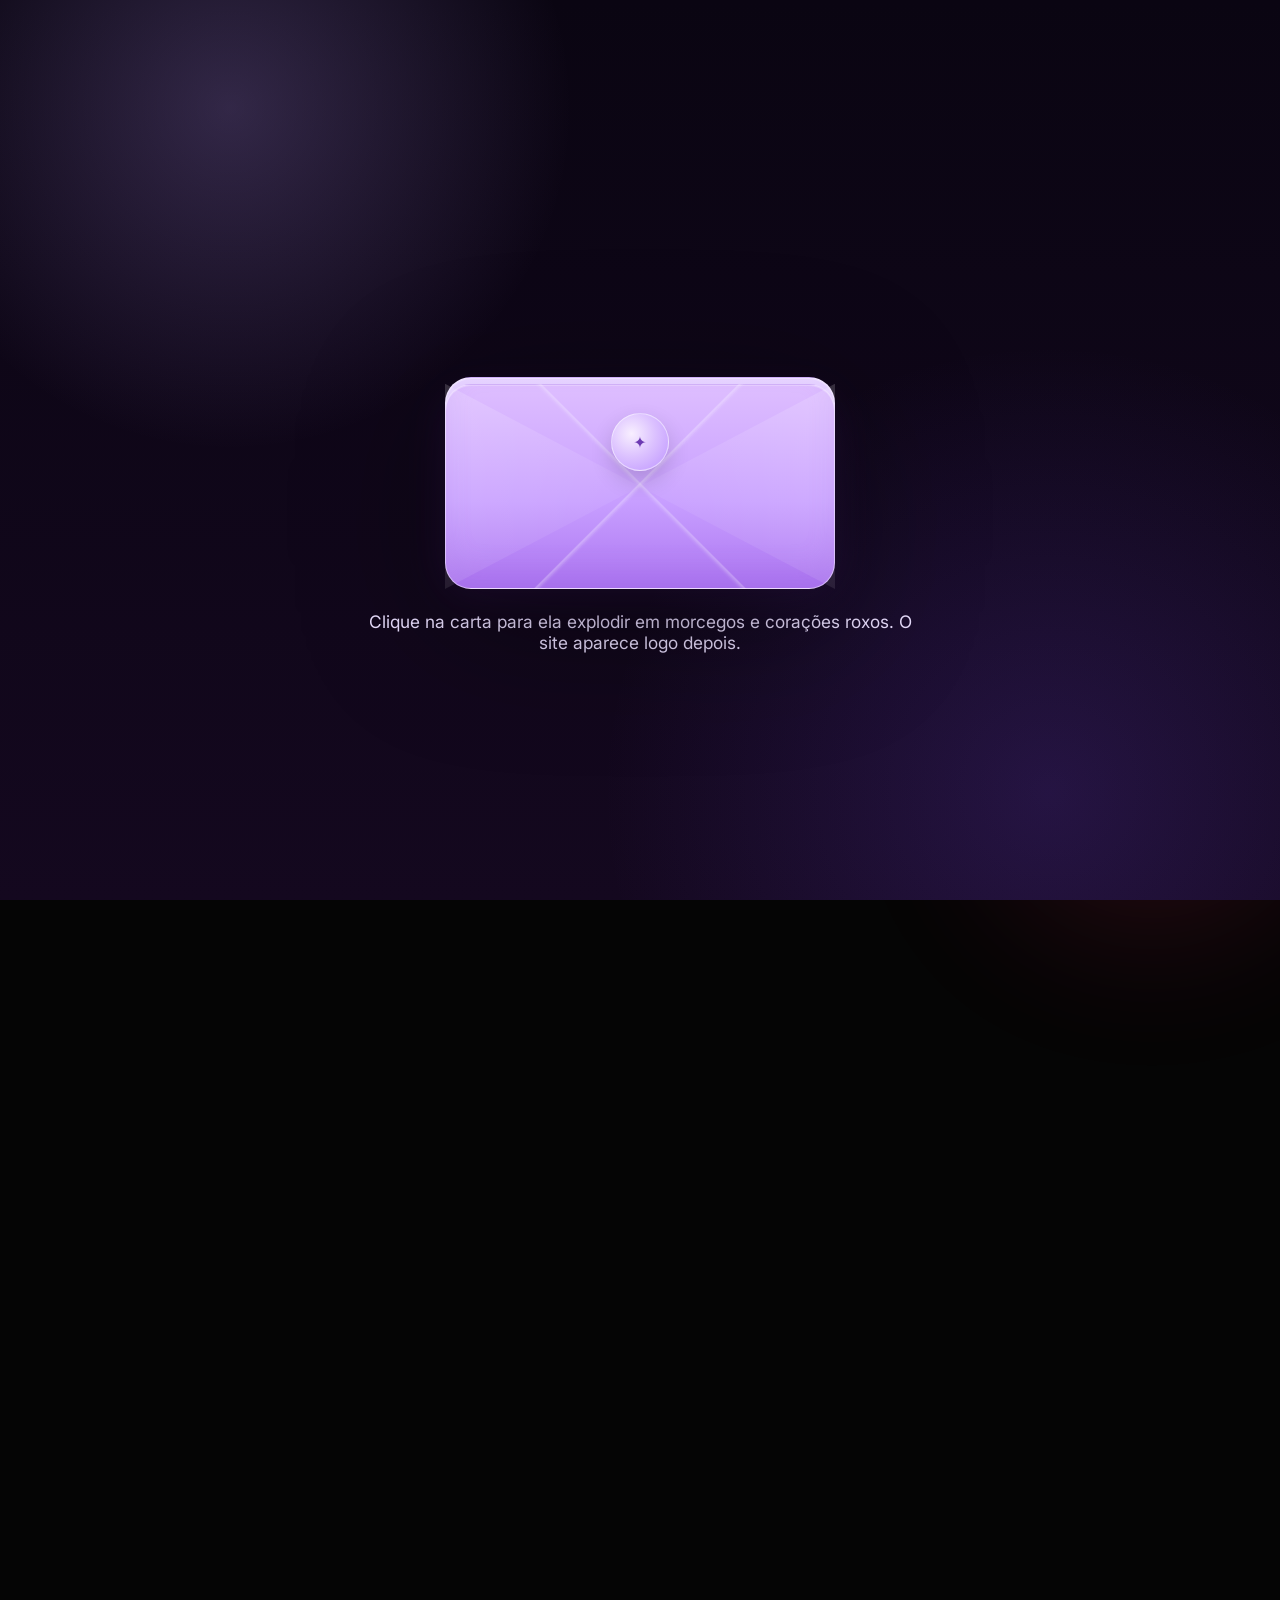
==== commit ff79d459: "Update index.html" ====
--- a/index.html
+++ b/index.html
@@ -1,107 +1,615 @@
 <!DOCTYPE html>
 <html lang="pt-BR">
-  <head>
-    <meta charset="UTF-8" />
-    <meta name="viewport" content="width=device-width, initial-scale=1.0" />
-    <title>Love Recap — Story Experience</title>
-    <link rel="preconnect" href="https://fonts.googleapis.com" />
-    <link rel="preconnect" href="https://fonts.gstatic.com" crossorigin />
-    <link
-      href="https://fonts.googleapis.com/css2?family=Inter:wght@400;600;700;800;900&display=swap"
-      rel="stylesheet"
-    />
-    <link rel="stylesheet" href="styles.css" />
-  </head>
-  <body>
-    <div class="bg-orbs" aria-hidden="true">
-      <span class="orb orb-a"></span>
-      <span class="orb orb-b"></span>
-      <span class="orb orb-c"></span>
-      <span class="grain"></span>
-    </div>
-
-    <header class="top-ui">
-      <div class="progress-track"><div id="progressBar" class="progress-bar"></div></div>
-      <p class="top-caption">Love Recap 2026</p>
-    </header>
-
-    <main id="storyApp" class="story-app">
-      <section class="story-screen active" data-screen="0">
-        <div class="screen-inner">
-          <p class="kicker">Seu recap emocional</p>
-          <h1 class="headline">Nossa história em ritmo de campanha ✨</h1>
-          <p class="support">Deslize, clique ou use setas para avançar.</p>
-          <button class="cta" data-next>Começar</button>
-        </div>
-      </section>
-
-      <section class="story-screen" data-screen="1">
-        <div class="screen-inner">
-          <p class="kicker">Métrica principal</p>
-          <h2 class="headline">Minutos juntos este ano</h2>
-          <p class="mega-number" data-count="72876">0</p>
-          <p class="support">Top 1% dos casais mais conectados 💚</p>
-          <button class="cta" data-next>Próxima história</button>
-        </div>
-      </section>
-
-      <section class="story-screen" data-screen="2">
-        <div class="screen-inner">
-          <p class="kicker">Momento auge</p>
-          <h2 class="headline">Nosso maior dia foi</h2>
-          <p class="mega-number">04 de Junho</p>
-          <p class="support">Foram <strong data-count="183">0</strong> minutos de conversa e risadas.</p>
-          <button class="cta" data-next>Ver ranking</button>
-        </div>
-      </section>
-
-      <section class="story-screen" data-screen="3">
-        <div class="screen-inner">
-          <p class="kicker">Top 5 momentos</p>
-          <h2 class="headline">Nosso ranking sentimental</h2>
-          <ol class="top-list" id="topList"></ol>
-          <button class="cta" data-next>Ver gráfico</button>
-        </div>
-      </section>
-
-      <section class="story-screen" data-screen="4">
-        <div class="screen-inner">
-          <p class="kicker">Evolução do ano</p>
-          <h2 class="headline">Intensidade do nosso amor</h2>
-          <div class="chart" id="chartBars"></div>
-          <button class="cta" data-next>Ver categorias</button>
-        </div>
-      </section>
-
-      <section class="story-screen" data-screen="5">
-        <div class="screen-inner">
-          <p class="kicker">Vibe do relacionamento</p>
-          <h2 class="headline">Badges do nosso ano</h2>
-          <div class="badges" id="badgeList"></div>
-          <button class="cta" data-next>Resumo final</button>
-        </div>
-      </section>
-
-      <section class="story-screen" data-screen="6">
-        <div class="screen-inner share-card">
-          <p class="kicker">Resumo compartilhável</p>
-          <h2 class="headline">Você foi meu melhor capítulo em 2026</h2>
-          <p class="support">Juntos há <strong id="daysTogether">0</strong> dias. E isso é só o começo.</p>
-          <div class="share-grid">
-            <p><span data-count="72876">0</span> min juntos</p>
-            <p>Top dia: 04/06</p>
-            <p>5 momentos inesquecíveis</p>
-            <p>∞ planos para o próximo ano</p>
-          </div>
-          <div class="btn-row">
-            <button class="ghost" id="prevButton">Voltar</button>
-            <button class="cta" id="restartButton">Rever stories</button>
+<head>
+<meta charset="UTF-8" />
+<meta name="viewport" content="width=device-width, initial-scale=1.0" />
+<title>Davi e Samyra</title>
+<link rel="preconnect" href="https://fonts.googleapis.com">
+<link rel="preconnect" href="https://fonts.gstatic.com" crossorigin>
+<link href="https://fonts.googleapis.com/css2?family=Inter:wght@400;500;700;800;900&display=swap" rel="stylesheet">
+<style>
+:root{--bg:#050505;--panel:#121212;--soft:#171717;--text:#fff;--muted:#bdbdbd;--green:#1ed760;--pink:#ff2e6d;--blue:#3f8cff;--yellow:#ffd44d;--radius:30px;--shadow:0 24px 80px rgba(0,0,0,.45)}
+*{box-sizing:border-box;-webkit-tap-highlight-color:transparent}
+html,body{margin:0;background:var(--bg);color:var(--text);font-family:Inter,system-ui,sans-serif;scroll-behavior:smooth;overflow-x:hidden}
+body::before,body::after{content:"";position:fixed;inset:auto;pointer-events:none;z-index:0;border-radius:50%;filter:blur(90px);opacity:.32}
+body::before{width:36vw;height:36vw;left:-8vw;top:-8vw;background:radial-gradient(circle,var(--green),transparent 65%);animation:blob1 13s ease-in-out infinite}
+body::after{width:32vw;height:32vw;right:-6vw;bottom:-6vw;background:radial-gradient(circle,var(--pink),transparent 65%);animation:blob2 16s ease-in-out infinite}
+@keyframes blob1{50%{transform:translate(5vw,4vw) scale(1.15)}} @keyframes blob2{50%{transform:translate(-4vw,-3vw) scale(1.2)}}
+.grain,.vignette{position:fixed;inset:0;pointer-events:none;z-index:1} .grain{opacity:.08;background-image:radial-gradient(circle at 20% 30%,#fff 0 1px,transparent 1.7px),radial-gradient(circle at 80% 70%,#fff 0 1px,transparent 1.8px);background-size:18px 18px,22px 22px;mix-blend-mode:soft-light;animation:grain .28s steps(2) infinite} .vignette{background:radial-gradient(circle at center,transparent 45%,rgba(0,0,0,.36) 100%)} @keyframes grain{50%{transform:translate(2px,-1px)}}
+.progress{position:fixed;inset:0 0 auto 0;height:5px;background:rgba(255,255,255,.08);z-index:60} .progress > div{height:100%;width:0;background:linear-gradient(90deg,var(--green),var(--blue),var(--pink));box-shadow:0 0 18px rgba(30,215,96,.8);transition:width .3s ease}
+.navDots{position:fixed;right:18px;top:50%;transform:translateY(-50%);display:flex;flex-direction:column;gap:10px;z-index:60} .navDots button{width:11px;height:11px;border:0;border-radius:50%;background:rgba(255,255,255,.25);cursor:pointer;transition:.28s} .navDots button.active{background:var(--green);transform:scale(1.28);box-shadow:0 0 14px rgba(30,215,96,.85)}
+.audioBadge{position:fixed;left:14px;top:14px;z-index:70;display:flex;align-items:center;gap:10px;padding:12px 15px;border-radius:999px;background:rgba(10,10,10,.72);backdrop-filter:blur(14px);border:1px solid rgba(255,255,255,.12);max-width:min(92vw,420px)}
+.audioBars{display:flex;align-items:flex-end;gap:3px;height:16px} .audioBars span{display:block;width:3px;border-radius:999px;background:var(--green);animation:bars 1s ease-in-out infinite alternate} .audioBars span:nth-child(2){animation-delay:.1s} .audioBars span:nth-child(3){animation-delay:.2s} .audioBars span:nth-child(4){animation-delay:.3s} .audioBadge.paused .audioBars span{animation-play-state:paused;opacity:.4} @keyframes bars{from{height:25%}to{height:100%}}
+main{position:relative;z-index:2}
+.section{min-height:100svh;padding:28px;display:grid;place-items:center;position:relative;overflow:hidden} .section::before{content:"";position:absolute;inset:0;background:radial-gradient(circle at 15% 10%, rgba(30,215,96,.12), transparent 24%),radial-gradient(circle at 80% 22%, rgba(63,140,255,.12), transparent 22%),radial-gradient(circle at 55% 88%, rgba(255,46,109,.1), transparent 32%);pointer-events:none}
+.container{width:min(1120px,100%);display:grid;gap:24px;align-items:center} .center{text-align:center}
+.eyebrow{font-size:.88rem;letter-spacing:.18em;text-transform:uppercase;font-weight:800;color:var(--green)}
+.titleXL{font-size:clamp(2.5rem,8vw,6rem);line-height:.9;letter-spacing:-.05em;font-weight:900;margin:0}
+.subtitle{margin:0 auto;color:var(--muted);max-width:720px;line-height:1.7;font-size:clamp(1rem,2vw,1.15rem)}
+.reveal{opacity:0;transform:translateY(34px) scale(.98);transition:1s cubic-bezier(.2,.8,.2,1)} .reveal.in{opacity:1;transform:none}
+.btnRow{display:flex;flex-wrap:wrap;gap:14px;justify-content:center;margin-top:12px} .btn{border:0;border-radius:999px;padding:14px 22px;font-weight:800;cursor:pointer;transition:.25s} .btn.primary{background:var(--green);color:#000;box-shadow:0 14px 32px rgba(30,215,96,.25)} .btn.dark{background:rgba(255,255,255,.08);color:#fff;border:1px solid rgba(255,255,255,.08)} .btn:hover{transform:translateY(-2px) scale(1.02)}
+.heroCard{position:relative;width:min(580px,100%);padding:34px;border-radius:38px;background:linear-gradient(180deg,rgba(255,255,255,.08),rgba(255,255,255,.03));backdrop-filter:blur(18px);border:1px solid rgba(255,255,255,.09);box-shadow:var(--shadow);overflow:hidden;margin:auto} .heroCard::after{content:"";position:absolute;right:-50px;bottom:-80px;width:260px;height:260px;border-radius:50%;background:radial-gradient(circle,var(--green),transparent 60%);opacity:.18} .heroTiny{display:inline-flex;gap:10px;align-items:center;margin-top:18px;padding:10px 14px;border-radius:999px;background:rgba(255,255,255,.06);border:1px solid rgba(255,255,255,.08)} .heroTiny::before{content:"";width:10px;height:10px;border-radius:50%;background:var(--green);box-shadow:0 0 12px rgba(30,215,96,.9);animation:pulse 1.1s infinite alternate} @keyframes pulse{to{transform:scale(1.4)}}
+.pulseRing{position:absolute;left:50%;top:50%;translate:-50% -50%;width:74%;aspect-ratio:1;border-radius:50%;border:1px solid rgba(30,215,96,.12);animation:ring 4.2s ease-out infinite} .pulseRing:nth-child(2){animation-delay:1.4s} .pulseRing:nth-child(3){animation-delay:2.8s} @keyframes ring{from{transform:scale(.7);opacity:.6}to{transform:scale(1.35);opacity:0}}
+.cardGrid{display:grid;grid-template-columns:1.05fr .95fr;gap:24px;align-items:center}
+.visualPanel,.statCard,.musicCard,.timelinePanel,.textPanel,.wheelWrap{padding:18px;border-radius:32px;background:rgba(255,255,255,.05);border:1px solid rgba(255,255,255,.08);box-shadow:var(--shadow);backdrop-filter:blur(14px)}
+.poster{aspect-ratio:9/16;border-radius:22px;background:url('img1.jpeg') center/cover no-repeat;position:relative;overflow:hidden} .poster::after{content:"";position:absolute;inset:0;background:linear-gradient(180deg,transparent,rgba(0,0,0,.08) 30%,rgba(0,0,0,.7))} .posterInfo{position:absolute;left:18px;right:18px;bottom:18px;z-index:2}
+.statGrid{display:grid;grid-template-columns:repeat(3,1fr);gap:16px} .statCard{text-align:center} .statNum{font-size:clamp(2rem,5vw,4rem);font-weight:900;letter-spacing:-.05em} .statLabel{color:var(--muted);line-height:1.5}
+.musicLayout{display:grid;grid-template-columns:120px 1fr;gap:18px;align-items:center} .cover{width:120px;aspect-ratio:1;border-radius:26px;background:url('img2.jpeg') center/cover no-repeat;position:relative;overflow:hidden;box-shadow:0 18px 40px rgba(0,0,0,.4)} .cover::after{content:"";position:absolute;inset:0;background:linear-gradient(180deg,rgba(255,255,255,.06),rgba(0,0,0,.35))} .song{font-size:clamp(1.8rem,4vw,3rem);font-weight:900;letter-spacing:-.04em} .artist{color:var(--muted);margin-top:4px} .eq{display:flex;gap:7px;align-items:flex-end;height:46px;margin-top:18px} .eq span{width:8px;background:linear-gradient(180deg,var(--green),var(--pink));border-radius:999px;animation:eq 1s ease-in-out infinite alternate} .eq span:nth-child(2){animation-delay:.12s} .eq span:nth-child(3){animation-delay:.24s} .eq span:nth-child(4){animation-delay:.36s} .eq span:nth-child(5){animation-delay:.48s} @keyframes eq{from{height:18%}to{height:100%}} .controls{display:flex;align-items:center;gap:14px;margin-top:18px} .playBtn{width:56px;height:56px;border-radius:50%;display:grid;place-items:center;background:var(--green);color:#000;font-weight:900;cursor:pointer;box-shadow:0 14px 30px rgba(30,215,96,.25)}
+.timelineGrid{display:grid;grid-template-columns:1fr .95fr;gap:24px;align-items:center} .timelineLine{display:grid;gap:16px} .event{padding:18px 18px 18px 22px;border-radius:24px;background:rgba(255,255,255,.04);border:1px solid rgba(255,255,255,.06);position:relative} .event::before{content:"";position:absolute;left:0;top:18px;bottom:18px;width:5px;border-radius:10px;background:linear-gradient(180deg,var(--green),var(--pink))} .event h3{margin:0 0 8px;font-size:1.05rem} .event p{margin:0;color:var(--muted);line-height:1.65}
+.journeySwitcher{display:grid;gap:16px} .journeyPhoto{position:relative;aspect-ratio:4/5;border-radius:28px;overflow:hidden;background:#111;border:1px solid rgba(255,255,255,.08)} .journeyPhoto img{position:absolute;inset:0;width:100%;height:100%;object-fit:cover;opacity:0;transform:scale(1.05);transition:.6s ease} .journeyPhoto img.active{opacity:1;transform:scale(1)} .thumbRow{display:flex;gap:12px;flex-wrap:wrap} .thumbBtn{flex:1 1 0;padding:12px 14px;border-radius:18px;background:rgba(255,255,255,.06);border:1px solid rgba(255,255,255,.08);color:#fff;cursor:pointer;text-align:left;font-weight:700} .thumbBtn.active{border-color:rgba(30,215,96,.65);box-shadow:0 0 0 1px rgba(30,215,96,.38) inset}
+.memoryWrap{display:grid;grid-template-columns:.95fr 1.05fr;gap:24px;align-items:center} .gallery4{display:grid;gap:18px} .gStage{position:relative;min-height:clamp(340px,52vw,620px);border-radius:32px;overflow:hidden;background:linear-gradient(180deg,rgba(255,255,255,.06),rgba(255,255,255,.02));border:1px solid rgba(255,255,255,.08);box-shadow:var(--shadow)} .gSlide{position:absolute;inset:0;display:grid;place-items:end start;opacity:0;transform:scale(1.05);transition:opacity .65s ease,transform .85s cubic-bezier(.2,.8,.2,1)} .gSlide.active{opacity:1;transform:scale(1)} .gSlide img{position:absolute;inset:0;width:100%;height:100%;object-fit:cover} .gSlide::before{content:'';position:absolute;inset:0;background:linear-gradient(180deg,rgba(0,0,0,.05),rgba(0,0,0,.12) 35%,rgba(0,0,0,.7) 100%)} .gCaption{position:relative;z-index:2;padding:22px;display:grid;gap:6px} .gKicker{font-size:.78rem;letter-spacing:.18em;text-transform:uppercase;font-weight:800;color:#d9ffe7} .gTitle{font-size:clamp(1.2rem,2.3vw,1.7rem);font-weight:900;line-height:1.05;max-width:14ch} .gThumbs{display:grid;grid-template-columns:repeat(4,1fr);gap:12px} .gThumb{position:relative;border:0;padding:0;aspect-ratio:1/1.05;border-radius:22px;overflow:hidden;cursor:pointer;background:#111;border:1px solid rgba(255,255,255,.08);transition:transform .28s ease,border-color .28s ease,box-shadow .28s ease,opacity .28s ease} .gThumb img{width:100%;height:100%;object-fit:cover;display:block;transition:transform .45s ease,filter .45s ease} .gThumb::after{content:attr(data-label);position:absolute;left:10px;right:10px;bottom:10px;padding:8px 10px;border-radius:14px;background:rgba(0,0,0,.56);border:1px solid rgba(255,255,255,.08);font-size:.77rem;font-weight:800;white-space:nowrap;overflow:hidden;text-overflow:ellipsis} .gThumb:hover{transform:translateY(-3px)} .gThumb.active{border-color:rgba(30,215,96,.7);box-shadow:0 0 0 1px rgba(30,215,96,.35) inset,0 18px 34px rgba(0,0,0,.3)} .gThumb.active img{transform:scale(1.06)} .gThumb:not(.active){opacity:.82} .gThumb:not(.active) img{filter:saturate(.9) brightness(.92)}
+.photoLove{display:grid;grid-template-columns:1.02fr .98fr;gap:24px;align-items:center} .photoFrame{padding:18px;border-radius:34px;background:rgba(255,255,255,.05);border:1px solid rgba(255,255,255,.08);box-shadow:var(--shadow)} .skyMain{position:relative;aspect-ratio:4/5;border-radius:26px;overflow:hidden;background:#111} .skyMain img{position:absolute;inset:0;width:100%;height:100%;object-fit:cover;opacity:0;transform:scale(1.04);transition:.6s ease} .skyMain img.active{opacity:1;transform:scale(1)} .miniGrid{display:grid;grid-template-columns:repeat(4,1fr);gap:12px;margin-top:14px} .miniBtn{padding:0;border:0;background:none;cursor:pointer} .miniBtn img{width:100%;aspect-ratio:1;border-radius:16px;object-fit:cover;border:2px solid rgba(255,255,255,.08);transition:.25s} .miniBtn.active img{border-color:var(--green);transform:translateY(-2px)} .quote{margin:0;font-size:clamp(1.4rem,3vw,2.6rem);font-weight:900;line-height:1.1;letter-spacing:-.04em} .metaText{margin:0;color:var(--muted);line-height:1.8}
+.wheelWrap{display:grid;grid-template-columns:.95fr 1.05fr;gap:24px;align-items:center} .wheelArea{position:relative;display:grid;place-items:center;min-height:560px}
+.wheel{
+  width:min(82vw,460px);
+  aspect-ratio:1;
+  border-radius:50%;
+  position:relative;
+  display:grid;
+  place-items:center;
+  filter:drop-shadow(0 28px 70px rgba(0,0,0,.42));
+  transition:transform 4.8s cubic-bezier(.16,.92,.18,1);
+  will-change:transform;
+}
+.wheelSvg{width:100%;height:100%;display:block}
+.wheelCore{cursor:pointer;pointer-events:auto;
+  position:absolute;
+  inset:50%;
+  width:128px;
+  height:128px;
+  translate:-50% -50%;
+  border-radius:50%;
+  display:grid;
+  place-items:center;
+  background:radial-gradient(circle at 35% 35%, #171717 0%, #0c0c0c 60%, #050505 100%);
+  border:10px solid rgba(255,255,255,.08);
+  box-shadow:0 12px 30px rgba(0,0,0,.35), inset 0 0 26px rgba(255,255,255,.03);
+  font-weight:900;
+  letter-spacing:.08em;
+  text-transform:uppercase;
+  z-index:2;
+}
+.wheelCore span{
+  display:inline-block;
+  rotate:-18deg;
+}
+.wheelPointer{
+  position:absolute;
+  top:calc(50% - 262px);
+  width:0;
+  height:0;
+  border-left:22px solid transparent;
+  border-right:22px solid transparent;
+  border-top:38px solid #fff;
+  filter:drop-shadow(0 8px 12px rgba(0,0,0,.4));
+  z-index:4;
+}
+.wheelStrokeOuter{fill:none;stroke:rgba(255,255,255,.1);stroke-width:14}
+.wheelStrokeInner{fill:none;stroke:rgba(255,255,255,.08);stroke-width:2;stroke-dasharray:4 6}
+.wheelDivider{stroke:rgba(255,255,255,.16);stroke-width:2}
+.wheelLabel{
+  fill:#fff;
+  font-weight:900;
+  text-anchor:middle;
+  dominant-baseline:middle;
+  paint-order:stroke;
+  stroke:rgba(0,0,0,.22);
+  stroke-width:4;
+  letter-spacing:.01em;
+}
+.wheelLabel.small{font-size:16px}
+.wheelLabel.big{font-size:19px}
+.result{margin-top:18px;padding:16px 18px;border-radius:22px;background:rgba(255,255,255,.06);border:1px solid rgba(255,255,255,.08);font-size:clamp(1rem,2vw,1.15rem);font-weight:800}
+.batField{position:absolute;inset:0;pointer-events:none;overflow:hidden} .bat{position:absolute;width:28px;height:14px;opacity:0;filter:drop-shadow(0 6px 8px rgba(0,0,0,.25))} .bat svg{width:100%;height:100%} .bat.fall{animation:batFall linear forwards} .bat.fly{animation:batFly linear forwards} @keyframes batFall{0%{transform:translate(var(--x),-10vh) scale(var(--s)) rotate(0deg);opacity:0}10%{opacity:1}100%{transform:translate(calc(var(--x) + var(--drift)),110vh) scale(var(--s)) rotate(360deg);opacity:0}} @keyframes batFly{0%{transform:translate(var(--sx),var(--sy)) scale(.2) rotate(0deg);opacity:0}15%{opacity:1}100%{transform:translate(var(--tx),var(--ty)) scale(var(--s)) rotate(var(--rot));opacity:0}}
+.footer{padding:22px 16px 48px;text-align:center;color:#d7d7d7;font-weight:700;position:relative;z-index:2}
+@media (max-width:900px){.cardGrid,.timelineGrid,.memoryWrap,.photoLove,.wheelWrap{grid-template-columns:1fr} .musicLayout{grid-template-columns:1fr} .cover{width:100%;max-width:180px} .wheelArea{min-height:470px} .wheelPointer{top:calc(50% - 224px)} .wheelCore{width:116px;height:116px}}
+@media (max-width:640px){.section{padding:22px 16px} .navDots{display:none} .heroCard{padding:26px 20px} .titleXL{font-size:clamp(2.3rem,13vw,4.2rem)} .statGrid{grid-template-columns:1fr} .gStage{min-height:300px} .gThumbs{grid-template-columns:repeat(2,1fr)} .miniGrid{grid-template-columns:repeat(2,1fr)} .wheel{width:min(90vw,380px)} .wheelCore{width:106px;height:106px} .quote{font-size:clamp(1.45rem,7.2vw,2.2rem)}}
+
+/* ==========================
+   ENTRADA COM ENVELOPE
+   ========================== */
+body.intro-locked{overflow:hidden}
+body.intro-done #introOverlay{opacity:0;pointer-events:none;visibility:hidden}
+#siteShell{opacity:0;transform:scale(1.015);transition:opacity 1s ease,transform 1s ease}
+body.intro-done #siteShell{opacity:1;transform:none}
+.introOverlay{
+  position:fixed; inset:0; z-index:9999;
+  display:grid; place-items:center;
+  background:
+    radial-gradient(circle at 18% 12%, rgba(190,160,255,.22), transparent 26%),
+    radial-gradient(circle at 82% 88%, rgba(120,75,235,.18), transparent 34%),
+    linear-gradient(180deg,#0a0512 0%,#14081f 100%);
+  overflow:hidden;
+  transition:opacity .9s ease, visibility .9s ease;
+}
+.introCenter{display:grid;gap:22px;justify-items:center;padding:24px;text-align:center}
+.introHint{max-width:560px;color:#eadfff;font-size:clamp(.98rem,1.8vw,1.08rem)}
+.envelopeWrap{
+  position:relative;
+  width:min(80vw,390px);
+  aspect-ratio:1.14/1;
+  cursor:pointer;
+  display:grid;
+  place-items:center;
+  filter:drop-shadow(0 28px 70px rgba(0,0,0,.42));
+  transform-origin:center center;
+}
+.envelopeShell{
+  position:relative;
+  width:100%;
+  height:100%;
+}
+.envelopeBack{
+  position:absolute;
+  left:50%;
+  bottom:14px;
+  translate:-50% 0;
+  width:100%;
+  height:58%;
+  border-radius:26px;
+  background:linear-gradient(180deg,#e6d3ff 0%,#c79eff 52%,#b17cf6 100%);
+  border:1px solid rgba(255,255,255,.38);
+  box-shadow:inset 0 1px 0 rgba(255,255,255,.32), 0 18px 42px rgba(58,23,92,.28);
+}
+.envelopeFace{
+  position:absolute;
+  left:50%;
+  bottom:0;
+  translate:-50% 0;
+  width:100%;
+  height:60%;
+  border-radius:26px;
+  background:linear-gradient(180deg,#debeff 0%,#c79eff 58%,#ad76f1 100%);
+  border:1px solid rgba(255,255,255,.42);
+  overflow:hidden;
+  z-index:3;
+  box-shadow:inset 0 1px 0 rgba(255,255,255,.24), inset 0 -18px 28px rgba(132,76,214,.14);
+}
+.envelopeFold{
+  position:absolute;
+  bottom:0;
+  width:50%;
+  height:60%;
+  z-index:4;
+  opacity:.92;
+}
+.envelopeFoldLeft{
+  left:0;
+  clip-path:polygon(0 0,100% 50%,0 100%);
+  background:linear-gradient(135deg,rgba(255,255,255,.18),rgba(255,255,255,.02));
+}
+.envelopeFoldRight{
+  right:0;
+  clip-path:polygon(100% 0,0 50%,100% 100%);
+  background:linear-gradient(225deg,rgba(255,255,255,.18),rgba(255,255,255,.02));
+}
+.envelopeShine{
+  position:absolute;
+  left:50%;
+  bottom:0;
+  translate:-50% 0;
+  width:100%;
+  height:60%;
+  border-radius:26px;
+  z-index:5;
+  pointer-events:none;
+  background:
+    linear-gradient(135deg, transparent 49.2%, rgba(255,255,255,.3) 49.5%, rgba(255,255,255,.06) 50.3%, transparent 50.7%),
+    linear-gradient(225deg, transparent 49.2%, rgba(255,255,255,.28) 49.5%, rgba(255,255,255,.05) 50.3%, transparent 50.7%);
+}
+.envelopeSeal{
+  position:absolute;
+  left:50%;
+  top:57%;
+  transform:translate(-50%,-50%);
+  width:58px;
+  height:58px;
+  border-radius:50%;
+  display:grid;
+  place-items:center;
+  background:radial-gradient(circle at 35% 35%,#f8efff 0%,#dcc2ff 45%,#bc92ff 100%);
+  color:#6d3ab3;
+  font-weight:900;
+  font-size:1rem;
+  border:1px solid rgba(255,255,255,.52);
+  box-shadow:0 10px 22px rgba(0,0,0,.16);
+  z-index:6;
+  transition:transform .3s ease, opacity .3s ease, box-shadow .3s ease;
+}
+.envelopeWrap:hover .envelopeSeal{
+  transform:translate(-50%,-50%) scale(1.05);
+  box-shadow:0 14px 28px rgba(0,0,0,.2), 0 0 24px rgba(188,146,255,.35);
+}
+.envelopeWrap.explode{
+  animation:envelopeExplode .86s cubic-bezier(.18,.84,.2,1) forwards;
+}
+@keyframes envelopeExplode{
+  0%{transform:scale(1) rotate(0deg);opacity:1;filter:drop-shadow(0 28px 70px rgba(0,0,0,.42))}
+  18%{transform:scale(1.06) rotate(0deg);opacity:1}
+  55%{transform:scale(1.18) rotate(-2deg);opacity:1;filter:drop-shadow(0 0 36px rgba(184,120,255,.38))}
+  100%{transform:scale(.08) rotate(8deg);opacity:0;filter:drop-shadow(0 0 60px rgba(184,120,255,.55))}
+}
+.introBats,.introHearts{position:absolute;inset:0;pointer-events:none;overflow:hidden}
+.introBat,.introHeart{position:absolute;opacity:0;will-change:transform,opacity;filter:drop-shadow(0 6px 10px rgba(0,0,0,.28))}
+.introBat{width:28px;height:14px}
+.introBat svg{width:100%;height:100%}
+.introHeart{font-size:clamp(14px,2.2vw,24px);line-height:1;color:#c084fc;text-shadow:0 0 18px rgba(192,132,252,.55),0 0 34px rgba(168,85,247,.35)}
+.introBat.fly{animation:introBatFly linear forwards}
+.introHeart.fly{animation:introHeartFly cubic-bezier(.18,.84,.2,1) forwards}
+@keyframes introBatFly{
+  0%{transform:translate(var(--sx),var(--sy)) scale(.2) rotate(0deg);opacity:0}
+  10%{opacity:1}
+  100%{transform:translate(var(--tx),var(--ty)) scale(var(--s)) rotate(var(--rot));opacity:0}
+}
+@keyframes introHeartFly{
+  0%{transform:translate(var(--sx),var(--sy)) scale(.25) rotate(0deg);opacity:0}
+  18%{opacity:1}
+  100%{transform:translate(var(--tx),var(--ty)) scale(var(--s)) rotate(var(--rot));opacity:0}
+}
+</style>
+</head>
+<body class="intro-locked">
+<!--
+=========================
+ARQUIVOS LOCAIS NECESSÁRIOS
+img1.jpeg  = poster da retrospectiva
+img2.jpeg  = capa da música
+img3.jpeg  = jornada foto 1
+img4.jpeg  = jornada foto 2
+img5.jpeg  = galeria foto 1
+img6.jpeg  = galeria foto 2
+img7.jpeg  = galeria foto 3
+img8.jpeg  = galeria foto 4
+img9.jpeg  = mapa do nosso céu foto 1
+img10.jpeg = mapa do nosso céu foto 2
+img11.jpeg = mapa do nosso céu foto 3
+img12.jpeg = mapa do nosso céu foto 4
+morgana.mp3 = música
+=========================
+-->
+
+
+<div class="introOverlay" id="introOverlay">
+  <div class="introBats" id="introBats"></div>
+  <div class="introHearts" id="introHearts"></div>
+  <div class="introCenter">
+    <div class="envelopeWrap" id="envelopeOpen" aria-label="Explodir carta">
+      <div class="envelopeShell">
+        <div class="envelopeBack"></div>
+        <div class="envelopeFace"></div>
+        <div class="envelopeFold envelopeFoldLeft"></div>
+        <div class="envelopeFold envelopeFoldRight"></div>
+        <div class="envelopeShine"></div>
+        <div class="envelopeSeal">✦</div>
+      </div>
+    </div>
+    <div class="introHint">Clique na carta para ela explodir em morcegos e corações roxos. O site aparece logo depois.</div>
+  </div>
+</div>
+<div id="siteShell">
+<div class="grain"></div><div class="vignette"></div>
+<div class="progress"><div id="progressBar"></div></div>
+<div class="navDots" id="navDots"></div>
+<div class="audioBadge paused" id="audioBadge">
+  <div class="audioBars"><span></span><span></span><span></span><span></span></div>
+  <div style="min-width:0">
+    <div style="font-weight:800;white-space:nowrap;overflow:hidden;text-overflow:ellipsis">Morgana — Kamaitachi</div>
+    <div style="font-size:.85rem;color:var(--muted)">arquivo local: morgana.mp3 • toque se o navegador bloquear</div>
+  </div>
+</div>
+<audio id="bgMusic" autoplay loop playsinline preload="auto" src="morgana.mp3"></audio>
+<main>
+<!-- ========================= SEÇÃO 1 - ABERTURA ========================= -->
+<section class="section" id="s1">
+  <div class="container center reveal">
+    <div class="heroCard">
+      <div class="pulseRing"></div><div class="pulseRing"></div><div class="pulseRing"></div>
+      <!-- TEXTO EDITÁVEL: nome do casal -->
+      <div class="eyebrow">Davi e Samyra</div>
+      <!-- TEXTO EDITÁVEL: frase principal -->
+      <h1 class="titleXL">5 meses de uma história que ainda dá vontade de viver de novo.</h1>
+      <p class="subtitle" style="margin-top:14px;max-width:640px">Os momentos que marcaram essa relação, agora em um site mais animado, mais arrumado e com aquele clima intenso de retrospectiva sentimental.</p>
+      <div class="heroTiny">feito especialmente para vocês dois</div>
+      <div class="btnRow"><button class="btn primary" data-next>Começar</button><button class="btn dark" id="toggleAudio">Pausar / tocar</button></div>
+    </div>
+  </div>
+</section>
+<!-- ========================= SEÇÃO 2 - MÚSICA ========================= -->
+<section class="section" id="s2">
+  <div class="container reveal cardGrid">
+    <div class="visualPanel"><div class="poster"><div class="posterInfo"><div class="eyebrow">Retrospectiva do casal</div><h2 style="margin:8px 0 4px;font-size:clamp(1.8rem,4vw,3rem)">Davi & Samyra</h2><div style="color:#e9e9e9">uma história com cara de trilha favorita</div></div></div></div>
+    <div style="display:grid;gap:16px">
+      <div class="eyebrow">Trilha do casal</div>
+      <div class="musicCard">
+        <div class="musicLayout">
+          <div class="cover"></div>
+          <div>
+            <div class="song">Morgana</div>
+            <div class="artist">Kamaitachi • pronto para tocar arquivo local</div>
+            <p class="subtitle" style="margin:12px 0 0;max-width:unset">Agora o site está preparado para tocar um arquivo local em MP3. Basta colocar a música na mesma pasta do HTML com o nome exato <strong>morgana.mp3</strong>.</p>
+            <div class="eq"><span></span><span></span><span></span><span></span><span></span></div>
+            <div class="controls"><div class="playBtn" id="toggleAudio2">♫</div><div><div style="font-weight:800">Modo nostalgia</div><div style="color:var(--muted)">loop desde o começo</div></div></div>
           </div>
         </div>
-      </section>
-    </main>
-
-    <script src="https://cdn.jsdelivr.net/npm/gsap@3.12.5/dist/gsap.min.js"></script>
-    <script src="script.js"></script>
-  </body>
+      </div>
+    </div>
+  </div>
+</section>
+<!-- ========================= SEÇÃO 3 - NÚMEROS ========================= -->
+<section class="section" id="s3">
+  <div class="container reveal center">
+    <div class="eyebrow">Em números</div>
+    <h2 class="titleXL" style="font-size:clamp(2rem,6vw,4.5rem)">Um resumo do que já virou memória</h2>
+    <div class="statGrid">
+      <div class="statCard"><div class="statNum" data-count="5">0</div><div class="statLabel">meses juntos</div></div>
+      <div class="statCard"><div class="statNum" data-count="2">0</div><div class="statLabel">corações acelerando sempre que o outro aparece</div></div>
+      <div class="statCard"><div class="statNum" data-count="100">0</div><div class="statLabel">por cento vontade de continuar criando lembranças</div></div>
+    </div>
+  </div>
+</section>
+<!-- ========================= SEÇÃO 4 - JORNADA ========================= -->
+<section class="section" id="s4">
+  <div class="container reveal timelineGrid">
+    <div class="timelinePanel">
+      <div class="eyebrow">Nossa jornada</div>
+      <h2 class="titleXL" style="font-size:clamp(2rem,5vw,4.1rem);margin-top:8px">Cada momento virou história</h2>
+      <div class="timelineLine" style="margin-top:18px">
+        <div class="event"><h3>Início</h3><p>Uma conversa que parecia simples, mas já vinha com aquele detalhe que fazia querer ficar mais um pouco.</p></div>
+        <div class="event"><h3>Primeiros dias</h3><p>As mensagens ficando especiais, os apelidos surgindo e o costume bom de pensar um no outro toda hora.</p></div>
+        <div class="event"><h3>Hoje</h3><p>5 meses juntos e uma coleção de cenas bonitas, carinho, rotina boa e vontade de viver mais.</p></div>
+      </div>
+    </div>
+    <div class="journeySwitcher visualPanel">
+      <div class="journeyPhoto" id="journeyPhoto">
+        <img class="active" alt="Foto da jornada 1">
+        <img alt="Foto da jornada 2">
+      </div>
+      <div class="thumbRow">
+        <button class="thumbBtn active" data-journey="0">Foto 1 em destaque</button>
+        <button class="thumbBtn" data-journey="1">Foto 2 em destaque</button>
+      </div>
+      <p class="subtitle" style="margin:0;max-width:unset">Essa seção já ficou pronta para você alternar entre duas fotos. Quando quiser trocar depois, é só substituir as duas imagens da jornada no arquivo.</p>
+    </div>
+  </div>
+</section>
+<!-- ========================= SEÇÃO 5 - GALERIA ========================= -->
+<section class="section" id="s5">
+  <div class="container reveal memoryWrap">
+    <div class="textPanel" style="display:grid;gap:14px">
+      <div class="eyebrow">Galeria em movimento</div>
+      <h2 class="titleXL" style="font-size:clamp(2rem,5vw,4rem)">Quatro fotos, um clique e a lembrança vai pra frente</h2>
+      <p class="subtitle" style="margin:0;max-width:unset">Agora essa parte tem <strong>4 fotos clicáveis</strong>. A que você apertar fica grande, em destaque e totalmente visível. Depois, quando me mandar as fotos certas, eu já posso deixar tudo colocado aqui no site.</p>
+      <div class="btnRow" style="justify-content:flex-start"><button class="btn primary" data-next>Continuar</button></div>
+    </div>
+    <div class="gallery4" id="gallery4"></div>
+  </div>
+</section>
+<!-- ========================= SEÇÃO 6 - MAPA DO NOSSO CÉU ========================= -->
+<section class="section" id="s6">
+  <div class="container reveal photoLove">
+    <div class="photoFrame">
+      <div class="skyMain" id="skyMain">
+        <img class="active" alt="Foto especial 1">
+        <img alt="Foto especial 2">
+        <img alt="Foto especial 3">
+        <img alt="Foto especial 4">
+      </div>
+      <div class="miniGrid" id="miniGrid"></div>
+    </div>
+    <div style="display:grid;gap:16px">
+      <div class="eyebrow">Mapa do nosso céu</div>
+      <!-- TEXTO EDITÁVEL: dedicatória principal -->
+      <p class="quote">“Aqui fica a foto de vocês e o texto que você quer deixar só pra ela.”</p>
+      <p class="metaText">Troquei completamente a ideia do céu por uma área mais íntima: uma foto principal, quatro miniaturas para alternar apertando e espaço para uma dedicatória bonita.</p>
+      <p class="metaText"><strong>Texto sugerido:</strong> “Entre todas as coincidências bonitas do mundo, você continua sendo a minha favorita.”</p>
+      <p class="metaText">Se você me enviar as fotos aqui na conversa, eu consigo colocar tudo diretamente no arquivo para você. Você só precisaria editar localmente se preferisse fazer sozinho depois.</p>
+    </div>
+  </div>
+</section>
+<!-- ========================= SEÇÃO 7 - ROLETA ========================= -->
+<section class="section" id="s7">
+  <div class="container reveal wheelWrap">
+    <div style="display:grid;gap:14px">
+      <div class="eyebrow">Sair hoje?</div>
+      <h2 class="titleXL" style="font-size:clamp(2rem,5vw,4rem)">Roda dos modos</h2>
+      <p class="subtitle" style="margin:0;max-width:560px">Atualizei as opções da roleta e, em vez de confetes, agora saem vários morcegos caindo e alguns voando da roleta para a tela.</p>
+      <div class="result" id="resultText">Pronto para girar ✨</div>
+      <div class="btnRow" style="justify-content:flex-start"><button class="btn primary" id="spinBtn">Girar roda</button><button class="btn dark" onclick="window.scrollTo({top:0,behavior:'smooth'})">Voltar ao começo</button></div>
+    </div>
+    <div class="wheelArea">
+      <div class="wheelPointer"></div>
+      <div class="wheel" id="wheel"></div><div class="wheelCore"><span>Girar</span></div>
+      <div class="batField" id="batField"></div>
+    </div>
+  </div>
+</section>
+<div class="footer">feito com amor, te amo ursinha</div>
+</main>
+<script>
+/* ==========================
+   ENTRADA COM ENVELOPE
+   ========================== */
+const introOverlay=document.getElementById('introOverlay');
+const envelopeOpen=document.getElementById('envelopeOpen');
+const introBats=document.getElementById('introBats');
+const introHearts=document.getElementById('introHearts');
+const siteShell=document.getElementById('siteShell');
+function introBatSVG(){return `<svg viewBox="0 0 64 32" xmlns="http://www.w3.org/2000/svg"><path fill="#0b0b0b" d="M2 19c4-6 8-9 12-9 4 0 7 2 10 6 2-4 5-6 8-6s6 2 8 6c3-4 6-6 10-6 4 0 8 3 12 9-5-1-8 0-12 3-3 2-5 5-6 8-3-2-6-3-10-3s-7 1-10 3c-1-3-3-6-6-8-4-3-7-4-12-3Z"/></svg>`}
+function releaseIntroBats(){
+  introBats.innerHTML='';
+  const rect=introBats.getBoundingClientRect();
+  const sx=rect.width*.5, sy=rect.height*.47;
+  for(let i=0;i<42;i++){
+    const bat=document.createElement('div');
+    bat.className='introBat fly';
+    bat.innerHTML=introBatSVG();
+    bat.style.setProperty('--sx',sx+'px');
+    bat.style.setProperty('--sy',sy+'px');
+    bat.style.setProperty('--tx',(-180+Math.random()*(rect.width+360))+'px');
+    bat.style.setProperty('--ty',(-260+Math.random()*(rect.height+180))+'px');
+    bat.style.setProperty('--rot',(-220+Math.random()*440)+'deg');
+    bat.style.setProperty('--s',(.65+Math.random()*1.35));
+    bat.style.animationDuration=(1.05+Math.random()*1.15)+'s';
+    bat.style.animationDelay=(Math.random()*.18)+'s';
+    introBats.appendChild(bat);
+  }
+}
+function releaseIntroHearts(){
+  introHearts.innerHTML='';
+  const rect=introHearts.getBoundingClientRect();
+  const sx=rect.width*.5, sy=rect.height*.47;
+  const hearts=['💜','🖤','💜','💜','🦇'];
+  for(let i=0;i<34;i++){
+    const heart=document.createElement('div');
+    heart.className='introHeart fly';
+    heart.textContent=hearts[Math.floor(Math.random()*hearts.length)];
+    heart.style.setProperty('--sx',sx+'px');
+    heart.style.setProperty('--sy',sy+'px');
+    heart.style.setProperty('--tx',(-170+Math.random()*(rect.width+340))+'px');
+    heart.style.setProperty('--ty',(-240+Math.random()*(rect.height+220))+'px');
+    heart.style.setProperty('--rot',(-260+Math.random()*520)+'deg');
+    heart.style.setProperty('--s',(.8+Math.random()*1.35));
+    heart.style.animationDuration=(1.2+Math.random()*1.0)+'s';
+    heart.style.animationDelay=(Math.random()*.12)+'s';
+    introHearts.appendChild(heart);
+  }
+}
+envelopeOpen?.addEventListener('click',()=>{
+  if(envelopeOpen.classList.contains('explode')) return;
+  envelopeOpen.classList.add('explode');
+  releaseIntroBats();
+  releaseIntroHearts();
+  setTimeout(()=>{
+    document.body.classList.add('intro-done');
+    document.body.classList.remove('intro-locked');
+  },980);
+  setTimeout(()=>{
+    introBats.innerHTML='';
+    introHearts.innerHTML='';
+  },2400);
+});
+
+/* ==========================
+   FOTOS EDITÁVEIS - INÍCIO E MÚSICA
+   img1.jpeg = poster
+   img2.jpeg = capa da música
+   ========================== */
+
+const galleryImages=[
+  {src:`img-placeholder.jpeg`,label:'Nosso momento 1'},
+  {src:`img-placeholder.jpeg`,label:'Nosso momento 2'},
+  {src:`img-placeholder.jpeg`,label:'Nosso momento 3'},
+  {src:`img-placeholder.jpeg`,label:'Nosso momento 4'}
+];
+const skyImages=[`img-placeholder.jpeg`,`img-placeholder.jpeg`,`img-placeholder.jpeg`,`img-placeholder.jpeg`];
+const journeyImages=[`img-placeholder.jpeg`,`img-placeholder.jpeg`];
+const sections=[...document.querySelectorAll('.section')],progressBar=document.getElementById('progressBar'),navDots=document.getElementById('navDots');
+sections.forEach((sec,i)=>{const b=document.createElement('button');b.onclick=()=>sec.scrollIntoView({behavior:'smooth'});b.setAttribute('aria-label','Ir para seção '+(i+1));navDots.appendChild(b)});
+document.querySelectorAll('[data-next]').forEach(btn=>btn.addEventListener('click',()=>{const current=btn.closest('.section');const idx=sections.indexOf(current);sections[Math.min(idx+1,sections.length-1)].scrollIntoView({behavior:'smooth'})}));
+const io=new IntersectionObserver(entries=>{const visible=entries.filter(e=>e.isIntersecting).sort((a,b)=>b.intersectionRatio-a.intersectionRatio)[0];entries.forEach(entry=>{if(entry.isIntersecting) entry.target.querySelector('.reveal')?.classList.add('in')});if(visible){const idx=sections.indexOf(visible.target);progressBar.style.width=((idx+1)/sections.length*100)+'%';[...navDots.children].forEach((d,i)=>d.classList.toggle('active',i===idx))}},{threshold:[.25,.55,.8]}); sections.forEach(s=>io.observe(s));
+function animateCount(el){const end=+el.dataset.count,duration=1500,t0=performance.now();function frame(now){const p=Math.min((now-t0)/duration,1),eased=1-Math.pow(1-p,3);el.textContent=Math.round(end*eased);if(p<1)requestAnimationFrame(frame)}requestAnimationFrame(frame)}
+const countObserver=new IntersectionObserver(entries=>entries.forEach(e=>{if(e.isIntersecting&&!e.target.dataset.done){e.target.dataset.done='1';animateCount(e.target)}}),{threshold:.7});document.querySelectorAll('[data-count]').forEach(el=>countObserver.observe(el));
+const audio=document.getElementById('bgMusic'),badge=document.getElementById('audioBadge');
+function syncAudioBadge(){badge.classList.toggle('paused',audio.paused)}
+async function tryPlay(){try{audio.volume=.95;await audio.play()}catch(err){console.log('Autoplay bloqueado')}syncAudioBadge()}
+window.addEventListener('load',tryPlay);document.addEventListener('click',()=>{if(audio.paused)tryPlay()},{once:true});
+document.getElementById('toggleAudio').addEventListener('click',async()=>{if(audio.paused) await tryPlay(); else audio.pause(); syncAudioBadge()});
+document.getElementById('toggleAudio2').addEventListener('click',async()=>{if(audio.paused) await tryPlay(); else audio.pause(); syncAudioBadge()});
+audio.addEventListener('play',syncAudioBadge);audio.addEventListener('pause',syncAudioBadge);
+const journeyBox=document.getElementById('journeyPhoto');[...journeyBox.querySelectorAll('img')].forEach((img,i)=>img.src=journeyImages[i]);
+const journeyBtns=[...document.querySelectorAll('[data-journey]')];
+function setJourney(index){[...journeyBox.querySelectorAll('img')].forEach((img,i)=>img.classList.toggle('active',i===index));journeyBtns.forEach((btn,i)=>btn.classList.toggle('active',i===index))}
+journeyBtns.forEach(btn=>btn.addEventListener('click',()=>setJourney(+btn.dataset.journey)));
+const gallery4=document.getElementById('gallery4');
+function renderGallery(active=0){gallery4.innerHTML='';
+  const stage=document.createElement('div');stage.className='gStage';
+  galleryImages.forEach((item,i)=>{const slide=document.createElement('div');slide.className='gSlide'+(i===active?' active':'');slide.innerHTML=`<img src="${item.src}" alt="${item.label}"><div class="gCaption"><div class="gKicker">Galeria em movimento</div><div class="gTitle">${item.label}</div></div>`;stage.appendChild(slide)});
+  const thumbs=document.createElement('div');thumbs.className='gThumbs';
+  galleryImages.forEach((item,i)=>{const btn=document.createElement('button');btn.className='gThumb'+(i===active?' active':'');btn.type='button';btn.dataset.label=item.label;btn.innerHTML=`<img src="${item.src}" alt="${item.label}">`;btn.addEventListener('click',()=>renderGallery(i));thumbs.appendChild(btn)});
+  gallery4.append(stage,thumbs)
+} renderGallery(0);
+const skyMain=document.getElementById('skyMain'),miniGrid=document.getElementById('miniGrid');
+[...skyMain.querySelectorAll('img')].forEach((img,i)=>img.src=skyImages[i]);
+function setSky(index){[...skyMain.querySelectorAll('img')].forEach((img,i)=>img.classList.toggle('active',i===index));[...miniGrid.querySelectorAll('.miniBtn')].forEach((b,i)=>b.classList.toggle('active',i===index))}
+skyImages.forEach((src,i)=>{const btn=document.createElement('button');btn.className='miniBtn'+(i===0?' active':'');btn.type='button';btn.innerHTML=`<img src="${src}" alt="Miniatura ${i+1}">`;btn.addEventListener('click',()=>setSky(i));miniGrid.appendChild(btn)});
+const wheel=document.getElementById('wheel'),
+labels=['Zoológico','Jantar','Noite de filmes','Passeio','Noite de jogos','Shopping'],
+wheelColors=['#ff2d72','#4a8cff','#ffd54d','#8b5cf6','#ff9621','#29cf5f'];
+
+function polar(cx,cy,r,deg){
+  const rad=(deg-90)*Math.PI/180;
+  return {x:cx + r*Math.cos(rad), y:cy + r*Math.sin(rad)};
+}
+function sectorPath(cx,cy,rOuter,rInner,startDeg,endDeg){
+  const p1=polar(cx,cy,rOuter,startDeg), p2=polar(cx,cy,rOuter,endDeg);
+  const p3=polar(cx,cy,rInner,endDeg), p4=polar(cx,cy,rInner,startDeg);
+  const large=endDeg-startDeg<=180?0:1;
+  return `M ${p1.x.toFixed(2)} ${p1.y.toFixed(2)} A ${rOuter} ${rOuter} 0 ${large} 1 ${p2.x.toFixed(2)} ${p2.y.toFixed(2)} L ${p3.x.toFixed(2)} ${p3.y.toFixed(2)} A ${rInner} ${rInner} 0 ${large} 0 ${p4.x.toFixed(2)} ${p4.y.toFixed(2)} Z`;
+}
+function splitLabel(label){
+  if(label.length<=11) return [label];
+  const words=label.split(' ');
+  if(words.length===2) return words;
+  const half=Math.ceil(words.length/2);
+  return [words.slice(0,half).join(' '), words.slice(half).join(' ')];
+}
+function buildWheel(){
+  const size=460, c=size/2, outer=220, inner=70, textR=150, sector=360/labels.length;
+  let svg=`<svg class="wheelSvg" viewBox="0 0 ${size} ${size}" aria-hidden="true">`;
+  svg += `<circle cx="${c}" cy="${c}" r="${outer+4}" class="wheelStrokeOuter"/>`;
+  labels.forEach((label,i)=>{
+    const start=i*sector, end=start+sector, mid=start+sector/2;
+    const path=sectorPath(c,c,outer,inner,start,end);
+    const lp=polar(c,c,textR,mid);
+    const lines=splitLabel(label);
+    const cls=label.length>12 ? 'small' : 'big';
+    svg += `<path d="${path}" fill="${wheelColors[i]}"/>`;
+    svg += `<line x1="${c}" y1="${c}" x2="${polar(c,c,outer,start).x.toFixed(2)}" y2="${polar(c,c,outer,start).y.toFixed(2)}" class="wheelDivider"/>`;
+    svg += `<text x="${lp.x.toFixed(1)}" y="${lp.y.toFixed(1)}" class="wheelLabel ${cls}">`;
+    if(lines.length===1){
+      svg += `<tspan x="${lp.x.toFixed(1)}" dy="0">${lines[0]}</tspan>`;
+    }else{
+      svg += `<tspan x="${lp.x.toFixed(1)}" dy="-0.58em">${lines[0]}</tspan><tspan x="${lp.x.toFixed(1)}" dy="1.18em">${lines[1]}</tspan>`;
+    }
+    svg += `</text>`;
+  });
+  svg += `<circle cx="${c}" cy="${c}" r="${outer-30}" class="wheelStrokeInner"/>`;
+  svg += `<circle cx="${c}" cy="${c}" r="${inner}" fill="#101010" stroke="rgba(255,255,255,.08)" stroke-width="2"/>`;
+  svg += `</svg>`;
+  wheel.innerHTML=svg;
+}
+buildWheel();
+
+const spinBtn=document.getElementById('spinBtn'),
+resultText=document.getElementById('resultText'),
+batField=document.getElementById('batField'),
+wheelCore=document.querySelector('.wheelCore');
+wheelCore?.addEventListener('click',()=>spinBtn.click());
+let currentDeg=0;
+
+spinBtn.addEventListener('click',()=>{
+  const idx=Math.floor(Math.random()*labels.length);
+  const sector=360/labels.length;
+  const fullSpins=360*(5+Math.floor(Math.random()*2));
+  const target=fullSpins-(idx*sector+sector/2);
+  currentDeg += target - (currentDeg%360);
+  wheel.style.transform=`rotate(${currentDeg}deg)`;
+  spinBtn.disabled=true;
+  resultText.textContent='Girando...';
+  setTimeout(()=>{
+    resultText.textContent='Hoje vai ser: '+labels[idx]+' 🦇';
+    releaseBats();
+    spinBtn.disabled=false;
+  },4900);
+});
+function batSVG(){return `<svg viewBox="0 0 64 32" xmlns="http://www.w3.org/2000/svg"><path fill="#0b0b0b" d="M2 19c4-6 8-9 12-9 4 0 7 2 10 6 2-4 5-6 8-6s6 2 8 6c3-4 6-6 10-6 4 0 8 3 12 9-5-1-8 0-12 3-3 2-5 5-6 8-3-2-6-3-10-3s-7 1-10 3c-1-3-3-6-6-8-4-3-7-4-12-3Z"/></svg>`}
+function releaseBats(){batField.innerHTML=''; const rect=batField.getBoundingClientRect();
+  for(let i=0;i<28;i++){const bat=document.createElement('div');bat.className='bat fall';bat.innerHTML=batSVG();bat.style.setProperty('--x',Math.random()*100+'vw');bat.style.setProperty('--drift',(-12+Math.random()*24)+'vw');bat.style.setProperty('--s',(.6+Math.random()*1.2));bat.style.animationDuration=(2.8+Math.random()*2.4)+'s';bat.style.animationDelay=(Math.random()*.45)+'s';batField.appendChild(bat)}
+  const centerX=rect.width*.5,centerY=rect.height*.52;
+  for(let i=0;i<18;i++){const bat=document.createElement('div');bat.className='bat fly';bat.innerHTML=batSVG();bat.style.setProperty('--sx',centerX+'px');bat.style.setProperty('--sy',centerY+'px');bat.style.setProperty('--tx',(-80+Math.random()*(rect.width+160))+'px');bat.style.setProperty('--ty',(-120-Math.random()*300)+'px');bat.style.setProperty('--rot',(-120+Math.random()*240)+'deg');bat.style.setProperty('--s',(.7+Math.random()*1.1));bat.style.animationDuration=(1.6+Math.random()*1.2)+'s';bat.style.animationDelay=(Math.random()*.3)+'s';batField.appendChild(bat)}
+  setTimeout(()=>batField.innerHTML='',5200)
+}
+</script>
+</div>
+</body>
 </html>
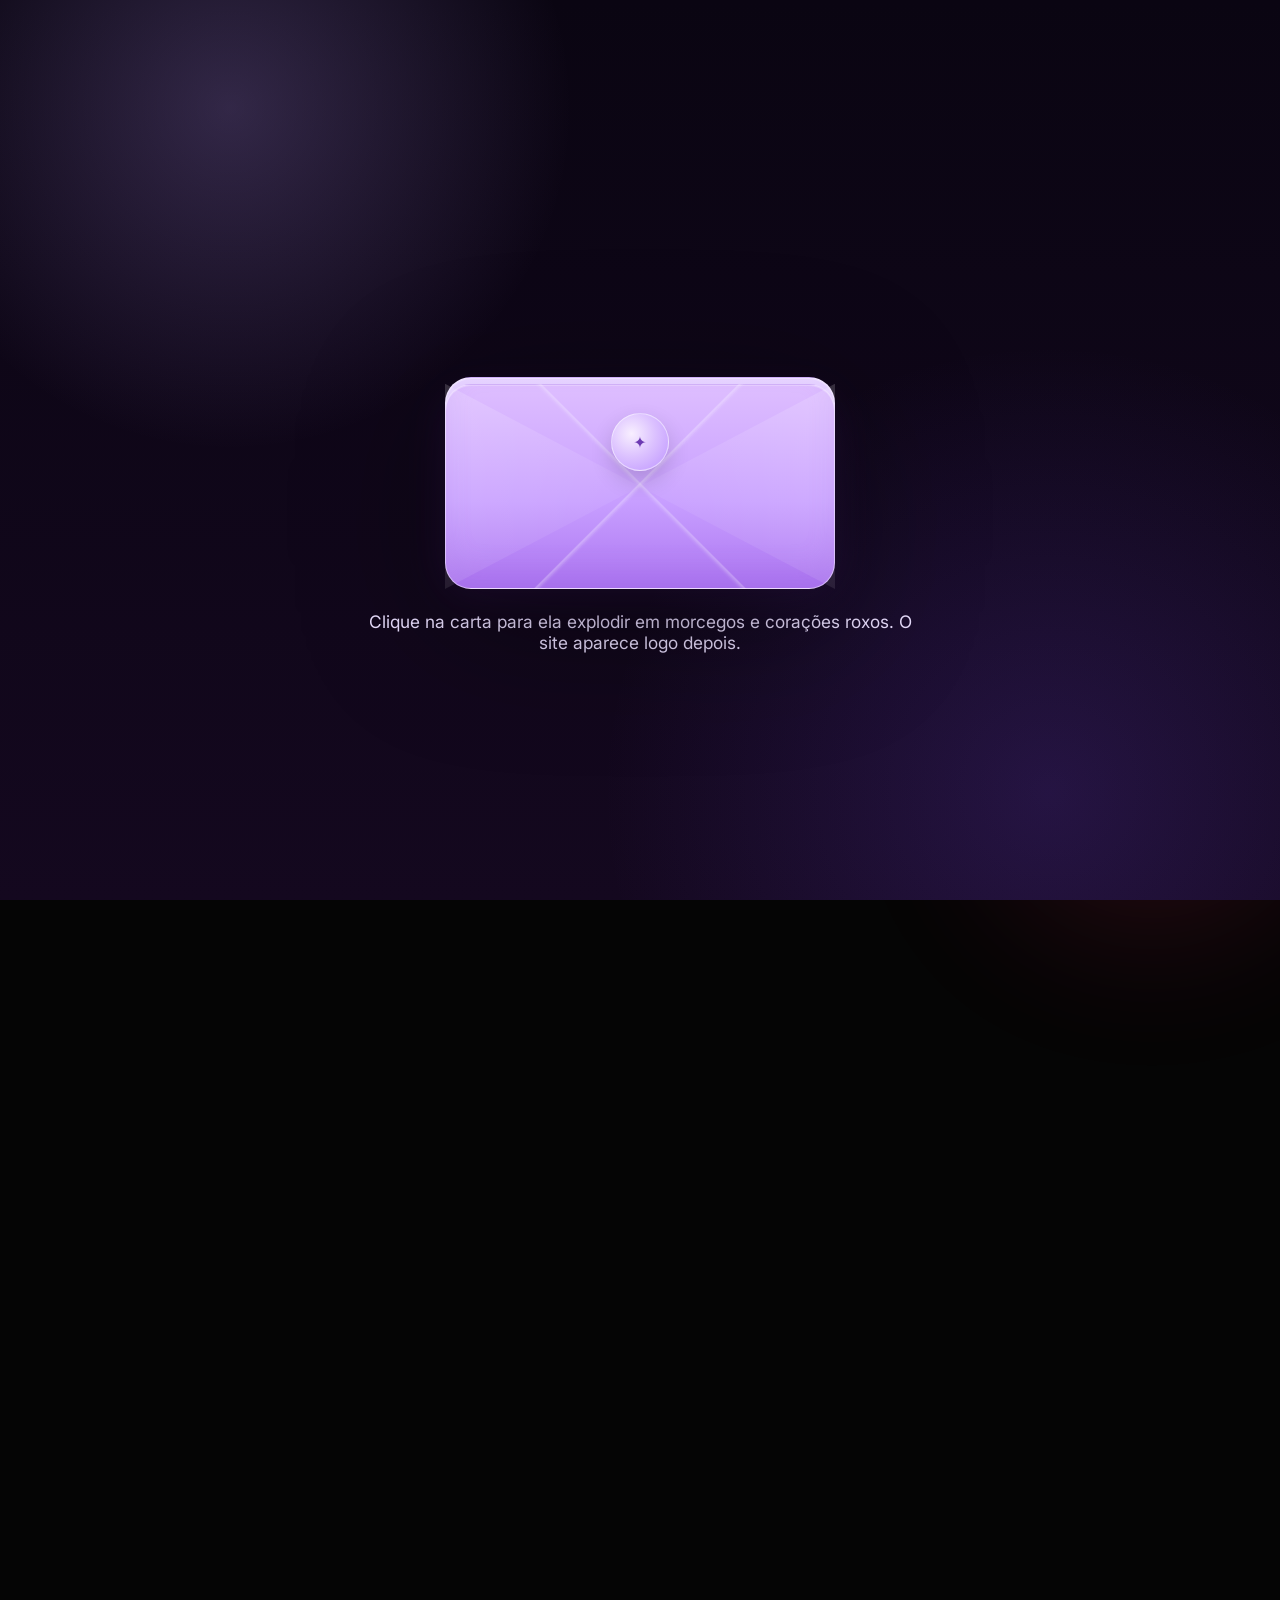
==== commit 5a8ae7bc: "Update index.html" ====
--- a/index.html
+++ b/index.html
@@ -307,9 +307,9 @@
       <!-- TEXTO EDITÁVEL: nome do casal -->
       <div class="eyebrow">Davi e Samyra</div>
       <!-- TEXTO EDITÁVEL: frase principal -->
-      <h1 class="titleXL">5 meses de uma história que ainda dá vontade de viver de novo.</h1>
-      <p class="subtitle" style="margin-top:14px;max-width:640px">Os momentos que marcaram essa relação, agora em um site mais animado, mais arrumado e com aquele clima intenso de retrospectiva sentimental.</p>
-      <div class="heroTiny">feito especialmente para vocês dois</div>
+      <h1 class="titleXL">Os 5 meses mais incriveis da minha vida.</h1>
+      <p class="subtitle" style="margin-top:14px;max-width:640px">Os momentos que marcaram nossa relação, coloquei em um site espero que goste.</p>
+      <div class="heroTiny">feito especialmente para voce</div>
       <div class="btnRow"><button class="btn primary" data-next>Começar</button><button class="btn dark" id="toggleAudio">Pausar / tocar</button></div>
     </div>
   </div>
@@ -325,10 +325,10 @@
           <div class="cover"></div>
           <div>
             <div class="song">Morgana</div>
-            <div class="artist">Kamaitachi • pronto para tocar arquivo local</div>
-            <p class="subtitle" style="margin:12px 0 0;max-width:unset">Agora o site está preparado para tocar um arquivo local em MP3. Basta colocar a música na mesma pasta do HTML com o nome exato <strong>morgana.mp3</strong>.</p>
+            <div class="artist">Kamaitachi •</div>
+            <p class="subtitle" style="margin:12px 0 0;max-width:unset">Que musica boa <strong>morgana.mp3</strong>.</p>
             <div class="eq"><span></span><span></span><span></span><span></span><span></span></div>
-            <div class="controls"><div class="playBtn" id="toggleAudio2">♫</div><div><div style="font-weight:800">Modo nostalgia</div><div style="color:var(--muted)">loop desde o começo</div></div></div>
+            <div class="controls"><div class="playBtn" id="toggleAudio2">♫</div><div><div style="font-weight:800">Modo nostalgia</div><div style="color:var(--muted)">loop</div></div></div>
           </div>
         </div>
       </div>
@@ -339,11 +339,11 @@
 <section class="section" id="s3">
   <div class="container reveal center">
     <div class="eyebrow">Em números</div>
-    <h2 class="titleXL" style="font-size:clamp(2rem,6vw,4.5rem)">Um resumo do que já virou memória</h2>
+    <h2 class="titleXL" style="font-size:clamp(2rem,6vw,4.5rem)">Um Pequeno resumo da nossa historia</h2>
     <div class="statGrid">
       <div class="statCard"><div class="statNum" data-count="5">0</div><div class="statLabel">meses juntos</div></div>
       <div class="statCard"><div class="statNum" data-count="2">0</div><div class="statLabel">corações acelerando sempre que o outro aparece</div></div>
-      <div class="statCard"><div class="statNum" data-count="100">0</div><div class="statLabel">por cento vontade de continuar criando lembranças</div></div>
+      <div class="statCard"><div class="statNum" data-count="100">0</div><div class="statLabel">por cento vontade de continuar criando memorias com voce</div></div>
     </div>
   </div>
 </section>
@@ -368,7 +368,7 @@
         <button class="thumbBtn active" data-journey="0">Foto 1 em destaque</button>
         <button class="thumbBtn" data-journey="1">Foto 2 em destaque</button>
       </div>
-      <p class="subtitle" style="margin:0;max-width:unset">Essa seção já ficou pronta para você alternar entre duas fotos. Quando quiser trocar depois, é só substituir as duas imagens da jornada no arquivo.</p>
+      <p class="subtitle" style="margin:0;max-width:unset"></p>
     </div>
   </div>
 </section>
@@ -377,8 +377,8 @@
   <div class="container reveal memoryWrap">
     <div class="textPanel" style="display:grid;gap:14px">
       <div class="eyebrow">Galeria em movimento</div>
-      <h2 class="titleXL" style="font-size:clamp(2rem,5vw,4rem)">Quatro fotos, um clique e a lembrança vai pra frente</h2>
-      <p class="subtitle" style="margin:0;max-width:unset">Agora essa parte tem <strong>4 fotos clicáveis</strong>. A que você apertar fica grande, em destaque e totalmente visível. Depois, quando me mandar as fotos certas, eu já posso deixar tudo colocado aqui no site.</p>
+      <h2 class="titleXL" style="font-size:clamp(2rem,5vw,4rem)">Algumas fotos nossas, sao uma das minhas favoritas</h2>
+      <p class="subtitle" style="margin:0;max-width:unset">Espero que goste dessas <strong>4 fotos</strong>. Pra mudar as fotos é so clicar em outra, eu amo cada uma igualmente.</p>
       <div class="btnRow" style="justify-content:flex-start"><button class="btn primary" data-next>Continuar</button></div>
     </div>
     <div class="gallery4" id="gallery4"></div>
@@ -397,12 +397,13 @@
       <div class="miniGrid" id="miniGrid"></div>
     </div>
     <div style="display:grid;gap:16px">
-      <div class="eyebrow">Mapa do nosso céu</div>
+      <div class="eyebrow">Minha vida inteira</div>
       <!-- TEXTO EDITÁVEL: dedicatória principal -->
-      <p class="quote">“Aqui fica a foto de vocês e o texto que você quer deixar só pra ela.”</p>
-      <p class="metaText">Troquei completamente a ideia do céu por uma área mais íntima: uma foto principal, quatro miniaturas para alternar apertando e espaço para uma dedicatória bonita.</p>
-      <p class="metaText"><strong>Texto sugerido:</strong> “Entre todas as coincidências bonitas do mundo, você continua sendo a minha favorita.”</p>
-      <p class="metaText">Se você me enviar as fotos aqui na conversa, eu consigo colocar tudo diretamente no arquivo para você. Você só precisaria editar localmente se preferisse fazer sozinho depois.</p>
+      <p class="quote">“Aqui eu fiz um pequeno texto pra voce espero que goste.”</p>
+      <p class="metaText">Opa meu amor, primeiramente queria te dar feliz 5 meses.
+Meu amor, você não tem noção do quão feliz eu estou, do quão animado eu estou, eu simplesmente tô dando pulinhos de alegria sem perceber, só de pensar em vc, é indescritível a paz que eu sinto ao seu lado, saber que eu estou com uma menina de confiança ao meu lado, uma menina carinhosa ao meu lado, e uma futura esposa incrível, seu sorriso, seu beijo, seu cabelo, cara, é tudo tão perfeito, você é a menina mais linda que eu já vi na vida, você é simplesmente o resumo de perfeição pra mim, sua personalidade, seu jeito suave de me confortar quando eu estou mal, você é incrível meu amor, você é INCRÍVEL, eu te amo muito, muito mesmo, e quando a gente se casar, eu espero que a gente lembre dos bons momentos que passamos no namoro, todos os dias felizes que tivemos, e que a gente continue com essa nossa mania de falar igual bebezinho ksksksks, te amo tanto minha roxinha, só quero que saiba disso, só quero que saiba que sempre eu estarei ao seu lado, eu só quero que saiba.. que independente do que aconteça nesse mundo cruel, saiba que você pode vir pra os meus braços e eu estarei lá para te fazer um cafuné sempre que precisar, você merece o mundo meu amor, se o mundo fosse menos cruel, eu te daria ele, você é literalmente tudo que eu sempre sonhei, eu nunca pensei em me abrir com alguém da forma que eu me abro com vc, eu espero tanto, MAS TANTO que o nosso amor chegue até o casamento meu bem, eu juro a você, eu vou mudar por nós, vou mudar cada aspecto meu que te incomode, eu vou evitar o máximo de brigas e ser o mais compreensível possível, faço de tudo pelo nosso amor, EU TE AMO MINHA ROXINHA.</p>
+      <p class="metaText"><strong>:</strong></p>
+      <p class="metaText"></p>
     </div>
   </div>
 </section>
@@ -412,7 +413,7 @@
     <div style="display:grid;gap:14px">
       <div class="eyebrow">Sair hoje?</div>
       <h2 class="titleXL" style="font-size:clamp(2rem,5vw,4rem)">Roda dos modos</h2>
-      <p class="subtitle" style="margin:0;max-width:560px">Atualizei as opções da roleta e, em vez de confetes, agora saem vários morcegos caindo e alguns voando da roleta para a tela.</p>
+      <p class="subtitle" style="margin:0;max-width:560px">Toma uma pequena roleta de algumas coisas pra gente fazer, não importa o que caia, o importante é passar mais tempo ao seu lado.</p>
       <div class="result" id="resultText">Pronto para girar ✨</div>
       <div class="btnRow" style="justify-content:flex-start"><button class="btn primary" id="spinBtn">Girar roda</button><button class="btn dark" onclick="window.scrollTo({top:0,behavior:'smooth'})">Voltar ao começo</button></div>
     </div>
@@ -496,14 +497,15 @@
    ========================== */
 
 const galleryImages=[
-  {src:`img-placeholder.jpeg`,label:'Nosso momento 1'},
-  {src:`img-placeholder.jpeg`,label:'Nosso momento 2'},
-  {src:`img-placeholder.jpeg`,label:'Nosso momento 3'},
-  {src:`img-placeholder.jpeg`,label:'Nosso momento 4'}
+  {src:`img5.jpeg`,label:'Nosso momento 1'},
+  {src:`img6.jpeg`,label:'Nosso momento 2'},
+  {src:`img7.jpeg`,label:'Nosso momento 3'},
+  {src:`img8.jpeg`,label:'Nosso momento 4'}
 ];
-const skyImages=[`img-placeholder.jpeg`,`img-placeholder.jpeg`,`img-placeholder.jpeg`,`img-placeholder.jpeg`];
-const journeyImages=[`img-placeholder.jpeg`,`img-placeholder.jpeg`];
-const sections=[...document.querySelectorAll('.section')],progressBar=document.getElementById('progressBar'),navDots=document.getElementById('navDots');
+
+const skyImages=[`img9.jpeg`,`img10.jpeg`,`img11.jpeg`,`img12.jpeg`];
+
+const journeyImages=[`img3.jpeg`,`img4.jpeg`];const sections=[...document.querySelectorAll('.section')],progressBar=document.getElementById('progressBar'),navDots=document.getElementById('navDots');
 sections.forEach((sec,i)=>{const b=document.createElement('button');b.onclick=()=>sec.scrollIntoView({behavior:'smooth'});b.setAttribute('aria-label','Ir para seção '+(i+1));navDots.appendChild(b)});
 document.querySelectorAll('[data-next]').forEach(btn=>btn.addEventListener('click',()=>{const current=btn.closest('.section');const idx=sections.indexOf(current);sections[Math.min(idx+1,sections.length-1)].scrollIntoView({behavior:'smooth'})}));
 const io=new IntersectionObserver(entries=>{const visible=entries.filter(e=>e.isIntersecting).sort((a,b)=>b.intersectionRatio-a.intersectionRatio)[0];entries.forEach(entry=>{if(entry.isIntersecting) entry.target.querySelector('.reveal')?.classList.add('in')});if(visible){const idx=sections.indexOf(visible.target);progressBar.style.width=((idx+1)/sections.length*100)+'%';[...navDots.children].forEach((d,i)=>d.classList.toggle('active',i===idx))}},{threshold:[.25,.55,.8]}); sections.forEach(s=>io.observe(s));
